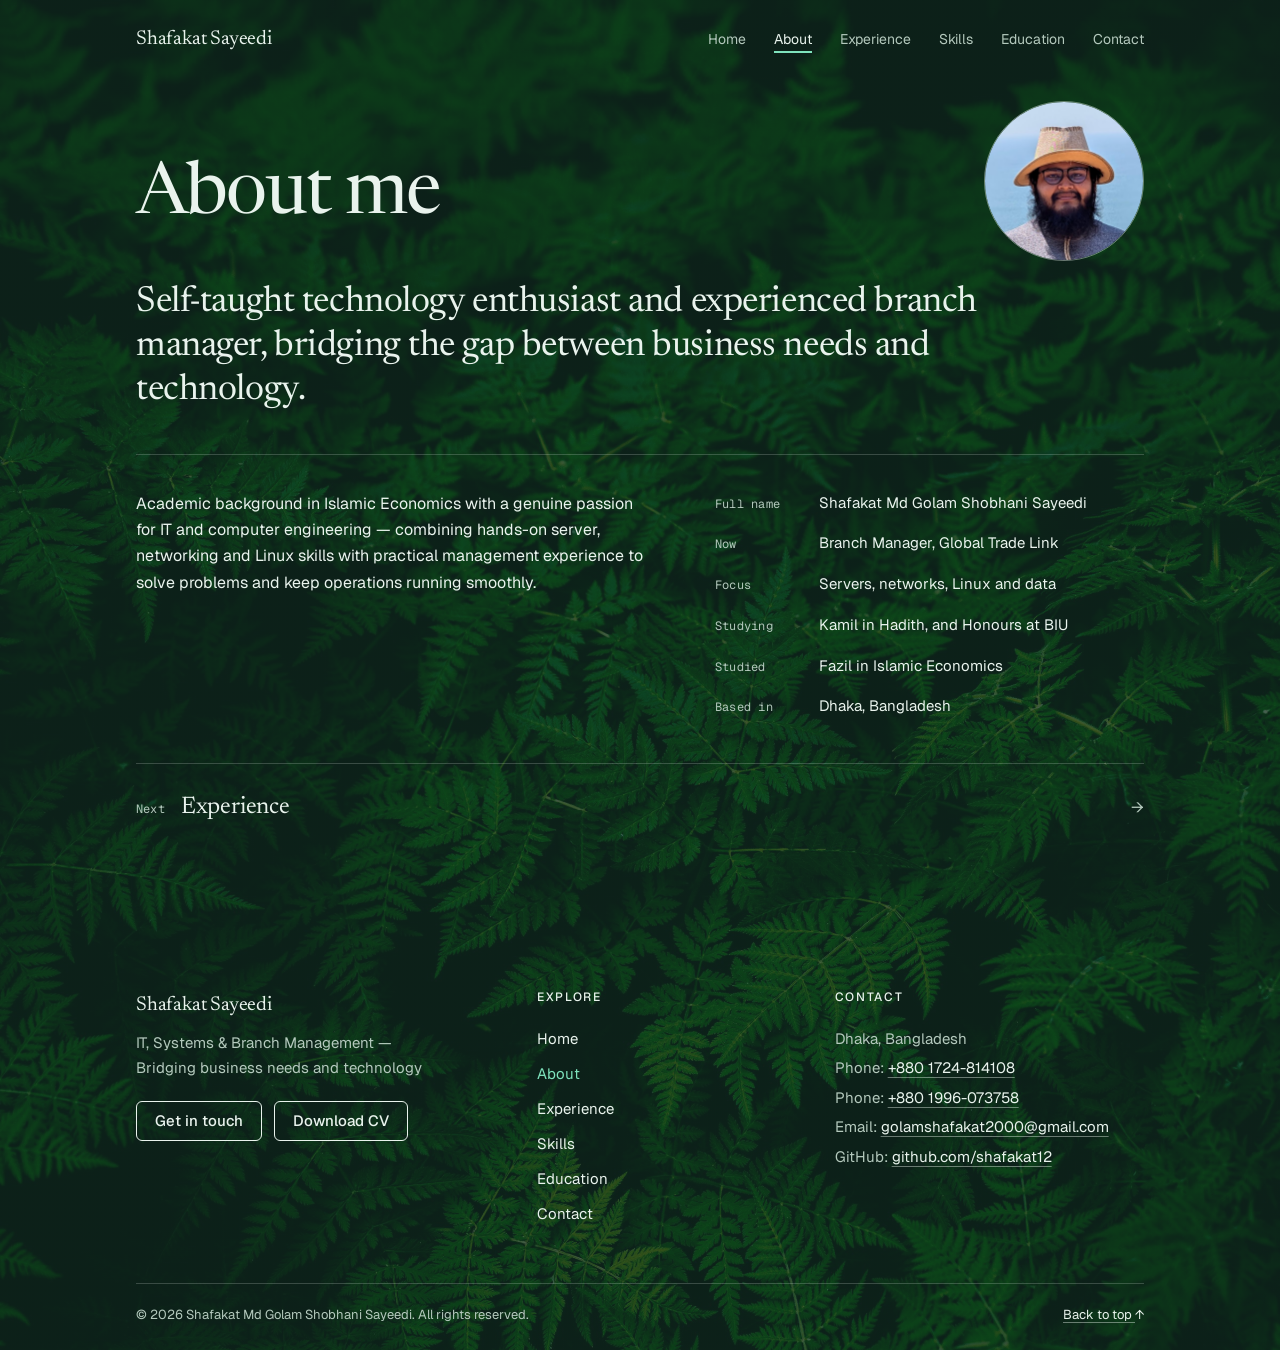
==== about.html @ b8ed7053 "commit" ====
<!DOCTYPE html>
<html lang="en">
<head>
  <meta charset="utf-8">
  <meta name="viewport" content="width=device-width, initial-scale=1">
  <title>About | Shafakat Md Golam Shobhani Sayeedi</title>
  <meta name="description" content="About Shafakat Md Golam Shobhani Sayeedi: a background in Islamic Economics, a passion for IT and computer engineering, and hands-on branch management experience.">
  <meta name="author" content="Shafakat Md Golam Shobhani Sayeedi">
  <meta property="og:image" content="https://shafakat12.github.io/shafakat/images/profile_picture.jpeg">
  <meta name="theme-color" content="#102b21">
  <link rel="icon" href="favicon.svg" type="image/svg+xml">
  <link rel="preconnect" href="https://fonts.googleapis.com">
  <link rel="preconnect" href="https://fonts.gstatic.com" crossorigin>
  <link rel="stylesheet" href="https://fonts.googleapis.com/css2?family=Geist+Mono:wght@400&family=Geist:wght@400;500&family=Newsreader:ital,opsz,wght@0,6..72,400;1,6..72,400&display=swap">
  <link rel="stylesheet" href="styles.css">
</head>
<body>
  <a class="skip-link" href="#main">Skip to content</a>

  <header class="site-header" id="top">
    <div class="wrap">
      <span class="brand">Shafakat Sayeedi</span>
      <nav aria-label="Main">
        <ul>
          <li><a href="index.html">Home</a></li>
          <li><a href="about.html" aria-current="page">About</a></li>
          <li><a href="experience.html">Experience</a></li>
          <li><a href="skills.html">Skills</a></li>
          <li><a href="education.html">Education</a></li>
          <li><a href="contact.html">Contact</a></li>
        </ul>
      </nav>
    </div>
  </header>

  <main id="main" class="wrap">
    <div class="head-with-photo">
      <header class="page-head">
        <h1>About me</h1>
      </header>
      <div class="portrait" role="img" aria-label="Photo of Shafakat Sayeedi"><span aria-hidden="true">SS</span></div>
    </div>

    <p class="lead">Self-taught technology enthusiast and experienced branch manager, bridging the gap between business needs and technology.</p>

    <div class="about-row">
      <p class="prose">Academic background in Islamic Economics with a genuine passion for IT and computer engineering &mdash; combining hands-on server, networking and Linux skills with practical management experience to solve problems and keep operations running smoothly.</p>
      <dl class="facts">
        <div><dt class="label">Full name</dt><dd>Shafakat Md Golam Shobhani Sayeedi</dd></div>
        <div><dt class="label">Now</dt><dd>Branch Manager, Global Trade Link</dd></div>
        <div><dt class="label">Focus</dt><dd>Servers, networks, Linux and data</dd></div>
        <div><dt class="label">Studying</dt><dd>Kamil in Hadith, and Honours at BIU</dd></div>
        <div><dt class="label">Studied</dt><dd>Fazil in Islamic Economics</dd></div>
        <div><dt class="label">Based in</dt><dd>Dhaka, Bangladesh</dd></div>
      </dl>
    </div>

    <a class="next-link" href="experience.html"><span class="label">Next</span> <strong>Experience</strong> <span class="arrow" aria-hidden="true">&rarr;</span></a>
  </main>

  <footer class="site-footer">
    <div class="wrap">
      <div class="footer-grid">
        <div class="footer-brand">
          <span class="brand">Shafakat Sayeedi</span>
          <p>IT, Systems &amp; Branch Management &mdash;<br>Bridging business needs and technology</p>
          <div class="footer-actions">
            <a class="footer-button" href="contact.html">Get in touch</a>
            <a class="footer-button" href="cv/Shafakat-Sayeedi-CV.pdf" download="Shafakat-Sayeedi-CV.pdf" type="application/pdf">Download CV</a>
          </div>
        </div>
        <div>
          <h2 class="footer-heading">Explore</h2>
          <nav aria-label="Footer">
            <ul class="footer-links">
              <li><a href="index.html">Home</a></li>
              <li><a href="about.html" aria-current="page">About</a></li>
              <li><a href="experience.html">Experience</a></li>
              <li><a href="skills.html">Skills</a></li>
              <li><a href="education.html">Education</a></li>
              <li><a href="contact.html">Contact</a></li>
            </ul>
          </nav>
        </div>
        <div>
          <h2 class="footer-heading">Contact</h2>
          <ul class="footer-contact">
            <li>Dhaka, Bangladesh</li>
            <li>Phone: <a href="tel:+8801724814108">+880 1724-814108</a></li>
            <li>Phone: <a href="tel:+8801996073758">+880 1996-073758</a></li>
            <li>Email: <a href="mailto:golamshafakat2000@gmail.com">golamshafakat2000@gmail.com</a></li>
            <li>GitHub: <a href="https://github.com/shafakat12">github.com/shafakat12</a></li>
          </ul>
        </div>
      </div>
      <div class="footer-bottom">
        <p>&copy; 2026 Shafakat Md Golam Shobhani Sayeedi. All rights reserved.</p>
        <a class="back-to-top" href="#top">Back to top <span class="arrow-up" aria-hidden="true">&uarr;</span></a>
      </div>
    </div>
  </footer>
</body>
</html>
---- styles.css ----
:root {
  color-scheme: dark;
  --bg: #102b21;
  --ink: #e9f3ed;
  --muted: #b4c9bd;
  --rule: rgba(233, 243, 237, 0.2);
  --line: rgba(233, 243, 237, 0.42);
  --biz: #f4b88a;
  --tech: #7fe3bd;
  --veil: rgba(16, 43, 33, 0.75);
  --serif: "Newsreader", Georgia, "Times New Roman", serif;
  --sans: "Geist", "Segoe UI", system-ui, sans-serif;
  --mono: "Geist Mono", Consolas, "Courier New", monospace;
}

*,
*::before,
*::after {
  box-sizing: border-box;
}

html {
  -webkit-text-size-adjust: 100%;
}

/* Large screens and TVs: sizes are in rem, so raising this scales the whole layout. */
@media (min-width: 1600px) {
  html { font-size: 112.5%; }
}

@media (min-width: 1920px) {
  html { font-size: 125%; }
}

@media (min-width: 2560px) {
  html { font-size: 165%; }
}

@media (min-width: 3840px) {
  html { font-size: 250%; }
}

body {
  display: flex;
  flex-direction: column;
  min-height: 100vh;
  min-height: 100dvh;
  position: relative;
  margin: 0;
  background: var(--bg);
  color: var(--ink);
  font-family: var(--sans);
  font-size: 1rem;
  line-height: 1.65;
  -webkit-font-smoothing: antialiased;
}

/* Site-wide background photo. It covers the whole page and scrolls with it.
   --veil keeps text readable: lower its last number to show more of the photo. */
body::before {
  content: "";
  position: absolute;
  z-index: -1;
  top: 0;
  right: 0;
  bottom: 0;
  left: 0;
  background: linear-gradient(var(--veil), var(--veil)), url("images/background.jpg") center top / cover no-repeat;
}

h1, h2, h3, p, ul, ol, dl, dd {
  margin: 0;
  padding: 0;
}

ul,
ol {
  list-style: none;
}

h1, h2 {
  font-family: var(--serif);
  font-weight: 400;
  line-height: 1.1;
  letter-spacing: -0.015em;
}

a {
  color: inherit;
  text-decoration-color: var(--line);
  text-underline-offset: 0.25em;
}

a:hover {
  color: var(--tech);
  text-decoration-color: currentColor;
}

:focus-visible {
  outline: 2px solid var(--tech);
  outline-offset: 3px;
}

main {
  flex: 1;
  width: 100%;
}

.wrap {
  max-width: 68rem;
  margin-right: auto;
  margin-left: auto;
  padding-right: 1.25rem;
  padding-left: 1.25rem;
  padding-inline: clamp(1.25rem, 4vw, 2.5rem);
}

.skip-link {
  position: absolute;
  z-index: 1;
  left: 1rem;
  top: -4rem;
  padding: 0.5rem 1rem;
  background: var(--ink);
  color: var(--bg);
}

.skip-link:focus {
  top: 1rem;
}

.biz { color: var(--biz); }
.tech { color: var(--tech); }
.biz-fill { fill: var(--biz); }
.tech-fill { fill: var(--tech); }

.label {
  color: var(--muted);
  font-family: var(--mono);
  font-size: 0.75rem;
  font-weight: 400;
  letter-spacing: 0.02em;
}

/* Header and footer */

.site-header .wrap {
  display: flex;
  flex-wrap: wrap;
  align-items: center;
  gap: 0.125rem 1.5rem;
  padding-block: 1.25rem;
}

.brand {
  margin-right: auto;
  font-family: var(--serif);
  font-size: 1.25rem;
  letter-spacing: -0.01em;
  text-decoration: none;
}

.site-header ul {
  display: flex;
  flex-wrap: wrap;
  gap: 0 1.25rem;
  margin-right: -0.25rem;
}

.site-header nav a {
  display: block;
  padding: 0.5rem 0.25rem;
  color: var(--muted);
  font-size: 0.875rem;
  text-decoration: none;
}

.site-header nav a:hover {
  color: var(--ink);
}

.site-header nav a[aria-current="page"] {
  color: var(--ink);
  text-decoration: underline;
  text-decoration-color: var(--tech);
  text-decoration-thickness: 1.5px;
  text-underline-offset: 0.5em;
}

.site-footer {
  margin-top: clamp(3rem, 7vw, 5rem);
  padding-block: clamp(2.5rem, 5vw, 3.5rem) 1.5rem;
  color: var(--muted);
  font-family: var(--sans);
  font-size: 0.9375rem;
  line-height: 1.7;
}

.site-footer a {
  color: var(--ink);
}

.site-footer a:hover {
  color: var(--tech);
}

.footer-grid {
  display: grid;
  grid-template-columns: minmax(0, 1.4fr) minmax(0, 1fr) minmax(0, 1.2fr);
  gap: 2.5rem;
}

.footer-brand .brand {
  display: block;
  color: var(--ink);
}

.footer-brand p {
  margin-top: 0.5rem;
}

.footer-actions {
  display: flex;
  flex-wrap: wrap;
  gap: 0.75rem;
  margin-top: 1.25rem;
}

.footer-button {
  display: inline-block;
  padding: 0.5rem 1.125rem;
  border: 1px solid var(--ink);
  border-radius: 6px;
  background: transparent;
  font-weight: 500;
  line-height: 1.5;
  text-decoration: none;
}

.footer-button:hover {
  border-color: var(--tech);
}

.footer-heading {
  margin-bottom: 1.25rem;
  color: var(--ink);
  font-family: var(--sans);
  font-size: 0.75rem;
  font-weight: 500;
  line-height: 1.5;
  letter-spacing: 0.14em;
  text-transform: uppercase;
}

.footer-links li + li {
  margin-top: 0.6rem;
}

.footer-links a {
  text-decoration: none;
}

.site-footer .footer-links a[aria-current="page"] {
  color: var(--tech);
}

.footer-contact li {
  overflow-wrap: anywhere;
}

.footer-contact li + li {
  margin-top: 0.25rem;
}

.footer-bottom {
  display: flex;
  flex-wrap: wrap;
  align-items: baseline;
  justify-content: space-between;
  gap: 0.5rem 2rem;
  margin-top: clamp(2.5rem, 5vw, 3.5rem);
  padding-top: 1.25rem;
  border-top: 1px solid var(--rule);
  font-size: 0.8125rem;
}

.arrow-up {
  display: inline-block;
}

/* Shared section layout */

.split {
  display: grid;
  grid-template-columns: minmax(0, 15rem) minmax(0, 1fr);
  gap: 1rem 2rem;
  padding-block: 2.25rem;
  border-top: 1px solid var(--rule);
}

.split > h2 {
  font-size: 1.5rem;
  line-height: 1.2;
}

/* Home */

.hero {
  padding-block: clamp(2.5rem, 7vw, 5.5rem) clamp(3rem, 7vw, 5.5rem);
}

.hero-top {
  display: flex;
  align-items: flex-end;
  justify-content: space-between;
  gap: 2rem;
}

/* Profile photo. The size and position zoom in on the face; the initials only show if the photo fails to load. */
.portrait {
  position: relative;
  display: grid;
  flex: none;
  place-items: center;
  width: 10rem;
  height: 10rem;
  overflow: hidden;
  border: 1px solid var(--line);
  border-radius: 50%;
  color: var(--muted);
  font-family: var(--serif);
  font-size: 3rem;
}

.portrait::after {
  content: "";
  position: absolute;
  top: 0;
  right: 0;
  bottom: 0;
  left: 0;
  background: url("images/profile_picture.jpeg") 50% 14% / 180% auto no-repeat;
}

.hero-name {
  margin-top: 1rem;
  font-size: clamp(1.5rem, 9.8vw, 5.75rem);
  line-height: 1.02;
  letter-spacing: -0.025em;
}

.hero-row {
  display: grid;
  grid-template-columns: minmax(0, 1fr) minmax(0, 1fr);
  align-items: center;
  gap: 2.5rem 4rem;
  margin-top: clamp(2rem, 5vw, 3.5rem);
}

.hero-sub {
  max-width: 30em;
  color: var(--muted);
}

.hero-actions {
  display: flex;
  flex-wrap: wrap;
  align-items: center;
  gap: 0.75rem 1.5rem;
  margin-top: 2rem;
}

.button {
  padding: 0.625rem 1.5rem;
  border: 1px solid var(--ink);
  border-radius: 999px;
  background: var(--ink);
  color: var(--bg);
  font-size: 0.9375rem;
  font-weight: 500;
  text-decoration: none;
}

.button:hover {
  border-color: var(--tech);
  background: var(--tech);
  color: var(--bg);
}

.button-outline {
  background: transparent;
  color: var(--ink);
}

.button-outline:hover {
  background: transparent;
  color: var(--tech);
}

.text-link {
  padding-block: 0.625rem;
  font-size: 0.9375rem;
  font-weight: 500;
  text-decoration: none;
}

.bridge {
  display: block;
  width: 100%;
  max-width: 30rem;
  height: auto;
  margin-left: auto;
  overflow: visible;
}

.bridge text {
  font-family: var(--mono);
}

.bridge-head {
  font-size: 11px;
  letter-spacing: 0.1em;
}

.bridge-label {
  fill: var(--ink);
  font-size: 12.5px;
}

.links path,
.packets path {
  fill: none;
}

.links path {
  stroke: var(--line);
  stroke-width: 1;
}

.packets path {
  stroke-width: 3.5;
  stroke-linecap: round;
  stroke-dasharray: 0.1 99.9;
  animation: packet 3.2s linear infinite;
}

.packets-biz path { stroke: var(--biz); }
.packets-tech path { stroke: var(--tech); }

.packets path:nth-child(2) { animation-delay: -1.1s; }
.packets path:nth-child(3) { animation-delay: -2.2s; }
.packets-tech path { animation-duration: 2.6s; }

@keyframes packet {
  from { stroke-dashoffset: 100; }
  to { stroke-dashoffset: 0; }
}

.bridge-core {
  fill: var(--bg);
  stroke: var(--ink);
  stroke-width: 1;
}

.bridge-core-label {
  fill: var(--ink);
  font-size: 11px;
}

.index-list {
  border-bottom: 1px solid var(--rule);
}

.index-row {
  display: grid;
  grid-template-columns: minmax(0, 15rem) minmax(0, 1fr) auto;
  align-items: baseline;
  gap: 0.25rem 2rem;
  padding-block: 1.375rem;
  border-top: 1px solid var(--rule);
  text-decoration: none;
}

.index-row h2 {
  font-size: 1.5rem;
  line-height: 1.2;
}

.index-row p {
  color: var(--muted);
}

.arrow {
  display: inline-block;
  color: var(--muted);
}

.index-row:hover,
.next-link:hover {
  color: var(--tech);
}

.index-row:hover .arrow,
.next-link:hover .arrow {
  color: var(--tech);
  transform: translateX(4px);
}

.contact-rows dt {
  margin-bottom: 0.125rem;
}

.contact-rows a {
  display: inline-block;
  padding-block: 0.125rem;
}

/* Inner pages */

.page-head {
  max-width: 44rem;
  padding-block: clamp(2.5rem, 7vw, 5rem) clamp(2rem, 4vw, 3rem);
}

.page-head h1 {
  font-size: clamp(2.75rem, 7vw, 4.5rem);
  line-height: 1.04;
  letter-spacing: -0.025em;
}

.page-head p {
  max-width: 36em;
  margin-top: 1rem;
  color: var(--muted);
  font-size: 1.0625rem;
}

.next-link {
  display: flex;
  align-items: baseline;
  gap: 1rem;
  padding-block: 1.5rem;
  border-top: 1px solid var(--rule);
  text-decoration: none;
}

.next-link strong {
  font-family: var(--serif);
  font-size: 1.5rem;
  font-weight: 400;
  letter-spacing: -0.01em;
}

.next-link .arrow {
  margin-left: auto;
}

/* Page heading with the profile photo beside it (About and Contact) */

.head-with-photo {
  display: flex;
  align-items: center;
  justify-content: space-between;
  gap: 1.5rem;
}

/* About */

.lead {
  max-width: 26em;
  padding-bottom: 2.5rem;
  font-family: var(--serif);
  font-size: clamp(1.625rem, 3.2vw, 2.25rem);
  line-height: 1.22;
  letter-spacing: -0.012em;
}

.about-row {
  display: grid;
  grid-template-columns: minmax(0, 1.2fr) minmax(0, 1fr);
  gap: 2rem 4rem;
  padding-block: 2.25rem;
  border-top: 1px solid var(--rule);
}

.prose {
  max-width: 34em;
}

.facts > div {
  display: grid;
  grid-template-columns: 5.5rem minmax(0, 1fr);
  align-items: baseline;
  gap: 1rem;
  padding-block: 0.5rem;
}

.facts > div:first-child {
  padding-top: 0;
}

.facts dd {
  font-size: 0.9375rem;
}

/* Experience */

.role-head {
  display: flex;
  flex-wrap: wrap;
  align-items: baseline;
  justify-content: space-between;
  gap: 0.25rem 2rem;
  padding-block: 2.25rem;
  border-top: 1px solid var(--rule);
}

.role-head h2 {
  font-size: 2rem;
}

.role-org {
  margin-top: 0.5rem;
  font-weight: 500;
}

.role-place {
  color: var(--muted);
  font-size: 0.9375rem;
}

.role-dates {
  color: var(--muted);
  font-family: var(--mono);
  font-size: 0.8125rem;
}

.duty-list li + li {
  margin-top: 0.75rem;
}

/* Skills */

.skill-rows > div {
  display: grid;
  grid-template-columns: minmax(0, 14rem) minmax(0, 1fr);
  gap: 0.125rem 1.5rem;
  padding-block: 0.625rem;
}

.skill-rows > div:first-child {
  padding-top: 0.125rem;
}

.skill-rows dt {
  font-weight: 500;
}

.skill-rows dt:only-child {
  grid-column: 1 / -1;
}

.skill-rows dd {
  color: var(--muted);
}

/* Education */

.edu-list > li {
  display: grid;
  grid-template-columns: minmax(0, 15rem) minmax(0, 1fr) auto;
  align-items: baseline;
  gap: 0.25rem 2rem;
  padding-block: 1.75rem;
  border-top: 1px solid var(--rule);
}

.edu-list h2 {
  font-size: 1.75rem;
}

.edu-name p {
  margin-top: 0.375rem;
  color: var(--muted);
}

.edu-name .edu-school {
  margin-top: 0.125rem;
  font-size: 0.9375rem;
}

.edu-result {
  font-family: var(--mono);
  font-size: 0.875rem;
}

/* Contact */

.contact-rows {
  border-bottom: 1px solid var(--rule);
  font-size: 0.9375rem;
}

.contact-rows > div {
  display: grid;
  grid-template-columns: minmax(0, 15rem) minmax(0, 1fr);
  align-items: baseline;
  gap: 0.25rem 2rem;
  padding-block: 1.125rem;
  border-top: 1px solid var(--rule);
}

.contact-rows dd {
  grid-column: 2;
  overflow-wrap: break-word;
}

/* Motion */

@media (prefers-reduced-motion: no-preference) {
  @view-transition {
    navigation: auto;
  }

  .arrow,
  .arrow-up {
    transition: transform 0.2s ease;
  }

  .back-to-top:hover .arrow-up {
    transform: translateY(-2px);
  }
}

@media (prefers-reduced-motion: reduce) {
  .packets {
    display: none;
  }

  ::view-transition-group(*),
  ::view-transition-old(*),
  ::view-transition-new(*) {
    animation: none !important;
  }
}

/* Responsive */

@media (max-width: 68rem) {
  .edu-list > li {
    grid-template-columns: minmax(0, 15rem) minmax(0, 1fr);
  }

  .edu-result {
    grid-column: 2;
  }

  .hero-top {
    flex-direction: column-reverse;
    align-items: flex-start;
    gap: 1.5rem;
  }

  .portrait {
    width: 6rem;
    height: 6rem;
    font-size: 1.875rem;
  }
}

@media (max-width: 58rem) {
  .hero-row,
  .about-row {
    grid-template-columns: minmax(0, 1fr);
  }

  .bridge {
    margin-inline: auto;
  }

  .footer-grid {
    grid-template-columns: repeat(2, minmax(0, 1fr));
  }

  .footer-brand {
    grid-column: 1 / -1;
  }
}

@media (max-width: 50rem) {
  .site-header nav {
    width: 100%;
    margin-top: 0.25rem;
  }

  .site-header ul {
    justify-content: space-between;
    gap: 0;
    margin-inline: -0.25rem;
  }
}

@media (max-width: 40rem) {
  .site-header nav a {
    font-size: 0.8125rem;
  }

  .bridge-label {
    font-size: 13px;
  }

  .split,
  .skill-rows > div {
    grid-template-columns: minmax(0, 1fr);
  }

  .index-row {
    grid-template-columns: minmax(0, 1fr) auto;
  }

  .index-row p {
    grid-column: 1 / -1;
    grid-row: 2;
  }

  .footer-grid {
    grid-template-columns: minmax(0, 1fr);
  }

  .footer-bottom {
    flex-direction: column;
  }

  .edu-list > li {
    grid-template-columns: minmax(0, 1fr);
  }

  .edu-result {
    grid-column: 1;
  }

  .contact-rows > div {
    grid-template-columns: minmax(0, 1fr);
  }

  .contact-rows dd {
    grid-column: 1;
  }
}

@media (max-width: 22.5rem) {
  .site-header nav a {
    padding-inline: 0.125rem;
    font-size: 0.75rem;
  }
}

/* Touch screens: bigger tap targets. */
@media (pointer: coarse) {
  .site-header nav a {
    padding-top: 0.6875rem;
    padding-bottom: 0.6875rem;
  }

  .footer-links li + li {
    margin-top: 0.875rem;
  }

  .footer-contact li + li {
    margin-top: 0.5rem;
  }
}
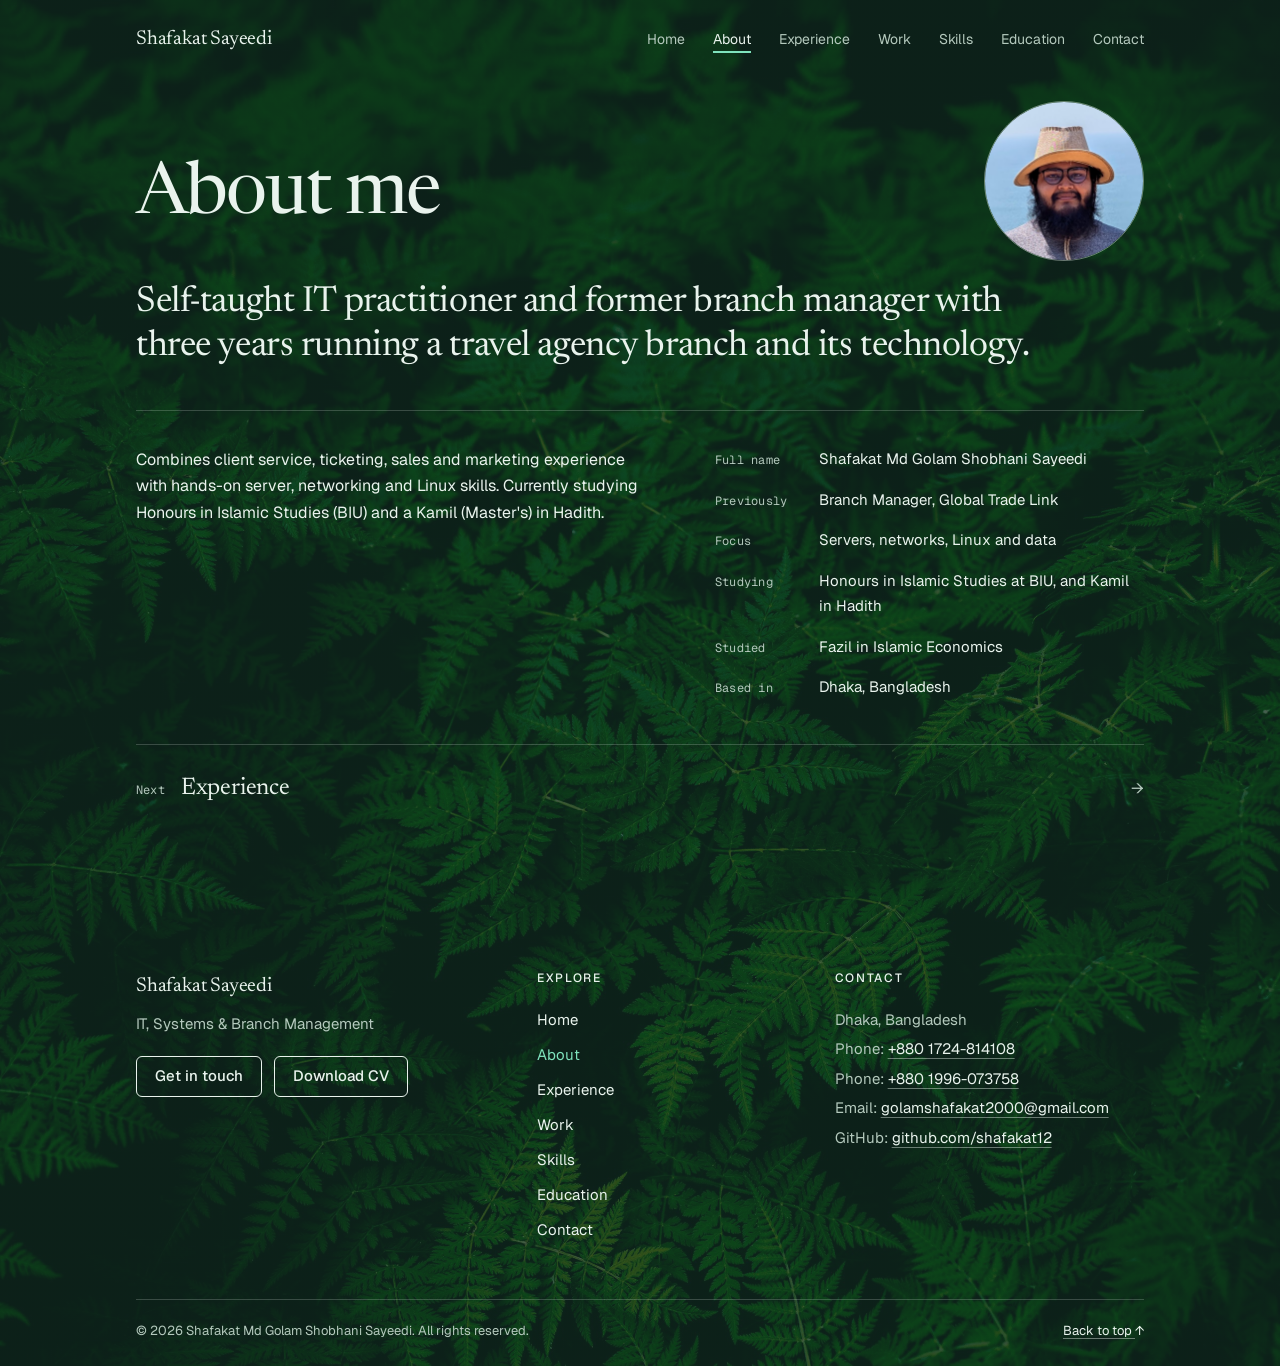
==== commit eafcd6ef: "commit" ====
--- a/about.html
+++ b/about.html
@@ -4,7 +4,7 @@
   <meta charset="utf-8">
   <meta name="viewport" content="width=device-width, initial-scale=1">
   <title>About | Shafakat Md Golam Shobhani Sayeedi</title>
-  <meta name="description" content="About Shafakat Md Golam Shobhani Sayeedi: a background in Islamic Economics, a passion for IT and computer engineering, and hands-on branch management experience.">
+  <meta name="description" content="About Shafakat Md Golam Shobhani Sayeedi: a self-taught IT practitioner and former branch manager with three years running a travel agency branch and its technology.">
   <meta name="author" content="Shafakat Md Golam Shobhani Sayeedi">
   <meta property="og:image" content="https://shafakat12.github.io/shafakat/images/profile_picture.jpeg">
   <meta name="theme-color" content="#102b21">
@@ -25,6 +25,7 @@
           <li><a href="index.html">Home</a></li>
           <li><a href="about.html" aria-current="page">About</a></li>
           <li><a href="experience.html">Experience</a></li>
+          <li><a href="work.html">Work</a></li>
           <li><a href="skills.html">Skills</a></li>
           <li><a href="education.html">Education</a></li>
           <li><a href="contact.html">Contact</a></li>
@@ -41,15 +42,15 @@
       <div class="portrait" role="img" aria-label="Photo of Shafakat Sayeedi"><span aria-hidden="true">SS</span></div>
     </div>
 
-    <p class="lead">Self-taught technology enthusiast and experienced branch manager, bridging the gap between business needs and technology.</p>
+    <p class="lead">Self-taught IT practitioner and former branch manager with three years running a travel agency branch and its technology.</p>
 
     <div class="about-row">
-      <p class="prose">Academic background in Islamic Economics with a genuine passion for IT and computer engineering &mdash; combining hands-on server, networking and Linux skills with practical management experience to solve problems and keep operations running smoothly.</p>
+      <p class="prose">Combines client service, ticketing, sales and marketing experience with hands-on server, networking and Linux skills. Currently studying Honours in Islamic Studies (BIU) and a Kamil (Master's) in Hadith.</p>
       <dl class="facts">
         <div><dt class="label">Full name</dt><dd>Shafakat Md Golam Shobhani Sayeedi</dd></div>
-        <div><dt class="label">Now</dt><dd>Branch Manager, Global Trade Link</dd></div>
+        <div><dt class="label">Previously</dt><dd>Branch Manager, Global Trade Link</dd></div>
         <div><dt class="label">Focus</dt><dd>Servers, networks, Linux and data</dd></div>
-        <div><dt class="label">Studying</dt><dd>Kamil in Hadith, and Honours at BIU</dd></div>
+        <div><dt class="label">Studying</dt><dd>Honours in Islamic Studies at BIU, and Kamil in Hadith</dd></div>
         <div><dt class="label">Studied</dt><dd>Fazil in Islamic Economics</dd></div>
         <div><dt class="label">Based in</dt><dd>Dhaka, Bangladesh</dd></div>
       </dl>
@@ -63,7 +64,7 @@
       <div class="footer-grid">
         <div class="footer-brand">
           <span class="brand">Shafakat Sayeedi</span>
-          <p>IT, Systems &amp; Branch Management &mdash;<br>Bridging business needs and technology</p>
+          <p>IT, Systems &amp; Branch Management</p>
           <div class="footer-actions">
             <a class="footer-button" href="contact.html">Get in touch</a>
             <a class="footer-button" href="cv/Shafakat-Sayeedi-CV.pdf" download="Shafakat-Sayeedi-CV.pdf" type="application/pdf">Download CV</a>
@@ -76,6 +77,7 @@
               <li><a href="index.html">Home</a></li>
               <li><a href="about.html" aria-current="page">About</a></li>
               <li><a href="experience.html">Experience</a></li>
+              <li><a href="work.html">Work</a></li>
               <li><a href="skills.html">Skills</a></li>
               <li><a href="education.html">Education</a></li>
               <li><a href="contact.html">Contact</a></li>
--- a/styles.css
+++ b/styles.css
@@ -639,6 +639,83 @@
   margin-top: 0.75rem;
 }
 
+/* Work */
+
+.project {
+  padding-block: 1.75rem;
+  border-top: 1px solid var(--rule);
+}
+
+.project:first-child {
+  padding-top: 0;
+  border-top: 0;
+}
+
+.project:last-child {
+  padding-bottom: 0;
+}
+
+.project h3 {
+  font-family: var(--serif);
+  font-size: 1.5rem;
+  font-weight: 400;
+  line-height: 1.2;
+  letter-spacing: -0.01em;
+  overflow-wrap: anywhere;
+}
+
+/* A small arrow on links that open another site. */
+.arrow-out {
+  display: inline-block;
+  color: var(--muted);
+  font-family: var(--sans);
+  font-size: 0.75em;
+}
+
+a:hover .arrow-out {
+  color: var(--tech);
+}
+
+.project-meta {
+  display: flex;
+  flex-wrap: wrap;
+  align-items: center;
+  gap: 0.25rem 0.75rem;
+  margin-top: 0.5rem;
+}
+
+/* The .tech or .biz class sets the colour. */
+.badge {
+  padding: 0.0625rem 0.375rem;
+  border: 1px solid currentColor;
+  border-radius: 4px;
+  font-family: var(--mono);
+  font-size: 0.625rem;
+  letter-spacing: 0.08em;
+  text-transform: uppercase;
+}
+
+.project-desc {
+  max-width: 36em;
+  margin-top: 0.75rem;
+  color: var(--muted);
+}
+
+.tags {
+  display: flex;
+  flex-wrap: wrap;
+  gap: 0.5rem;
+  margin-top: 1rem;
+}
+
+.tags li {
+  padding: 0.125rem 0.5rem;
+  border: 1px solid var(--line);
+  border-radius: 4px;
+  font-family: var(--mono);
+  font-size: 0.75rem;
+}
+
 /* Skills */
 
 .skill-rows > div {
@@ -654,10 +731,6 @@
 
 .skill-rows dt {
   font-weight: 500;
-}
-
-.skill-rows dt:only-child {
-  grid-column: 1 / -1;
 }
 
 .skill-rows dd {
@@ -715,6 +788,53 @@
   overflow-wrap: break-word;
 }
 
+/* The contact rows above already draw this line. */
+.message-section {
+  border-top: 0;
+}
+
+.message-form {
+  display: grid;
+  grid-template-columns: repeat(2, minmax(0, 1fr));
+  gap: 1rem;
+}
+
+.field-wide,
+.message-form .button {
+  grid-column: 1 / -1;
+}
+
+.field .label {
+  display: block;
+  margin-bottom: 0.25rem;
+}
+
+.field input,
+.field textarea {
+  display: block;
+  width: 100%;
+  padding: 0.625rem 0.75rem;
+  border: 1px solid var(--line);
+  border-radius: 6px;
+  background: var(--veil);
+  color: var(--ink);
+  font: inherit;
+}
+
+.field input:hover,
+.field textarea:hover {
+  border-color: var(--ink);
+}
+
+.field textarea {
+  resize: vertical;
+}
+
+.message-form .button {
+  font-family: inherit;
+  cursor: pointer;
+}
+
 /* Motion */
 
 @media (prefers-reduced-motion: no-preference) {
@@ -723,12 +843,17 @@
   }
 
   .arrow,
-  .arrow-up {
+  .arrow-up,
+  .arrow-out {
     transition: transform 0.2s ease;
   }
 
   .back-to-top:hover .arrow-up {
     transform: translateY(-2px);
+  }
+
+  a:hover .arrow-out {
+    transform: translate(2px, -2px);
   }
 }
 
@@ -802,6 +927,7 @@
 
 @media (max-width: 40rem) {
   .site-header nav a {
+    padding-inline: 0.125rem;
     font-size: 0.8125rem;
   }
 
@@ -846,12 +972,23 @@
   .contact-rows dd {
     grid-column: 1;
   }
-}
-
-@media (max-width: 22.5rem) {
+
+  .message-form {
+    grid-template-columns: minmax(0, 1fr);
+  }
+}
+
+@media (max-width: 23rem) {
   .site-header nav a {
-    padding-inline: 0.125rem;
     font-size: 0.75rem;
+  }
+}
+
+/* The smallest phones: all seven links can't fit on one line, so use two even rows. */
+@media (max-width: 21.5rem) {
+  .site-header ul {
+    display: grid;
+    grid-template-columns: repeat(4, auto);
   }
 }
 
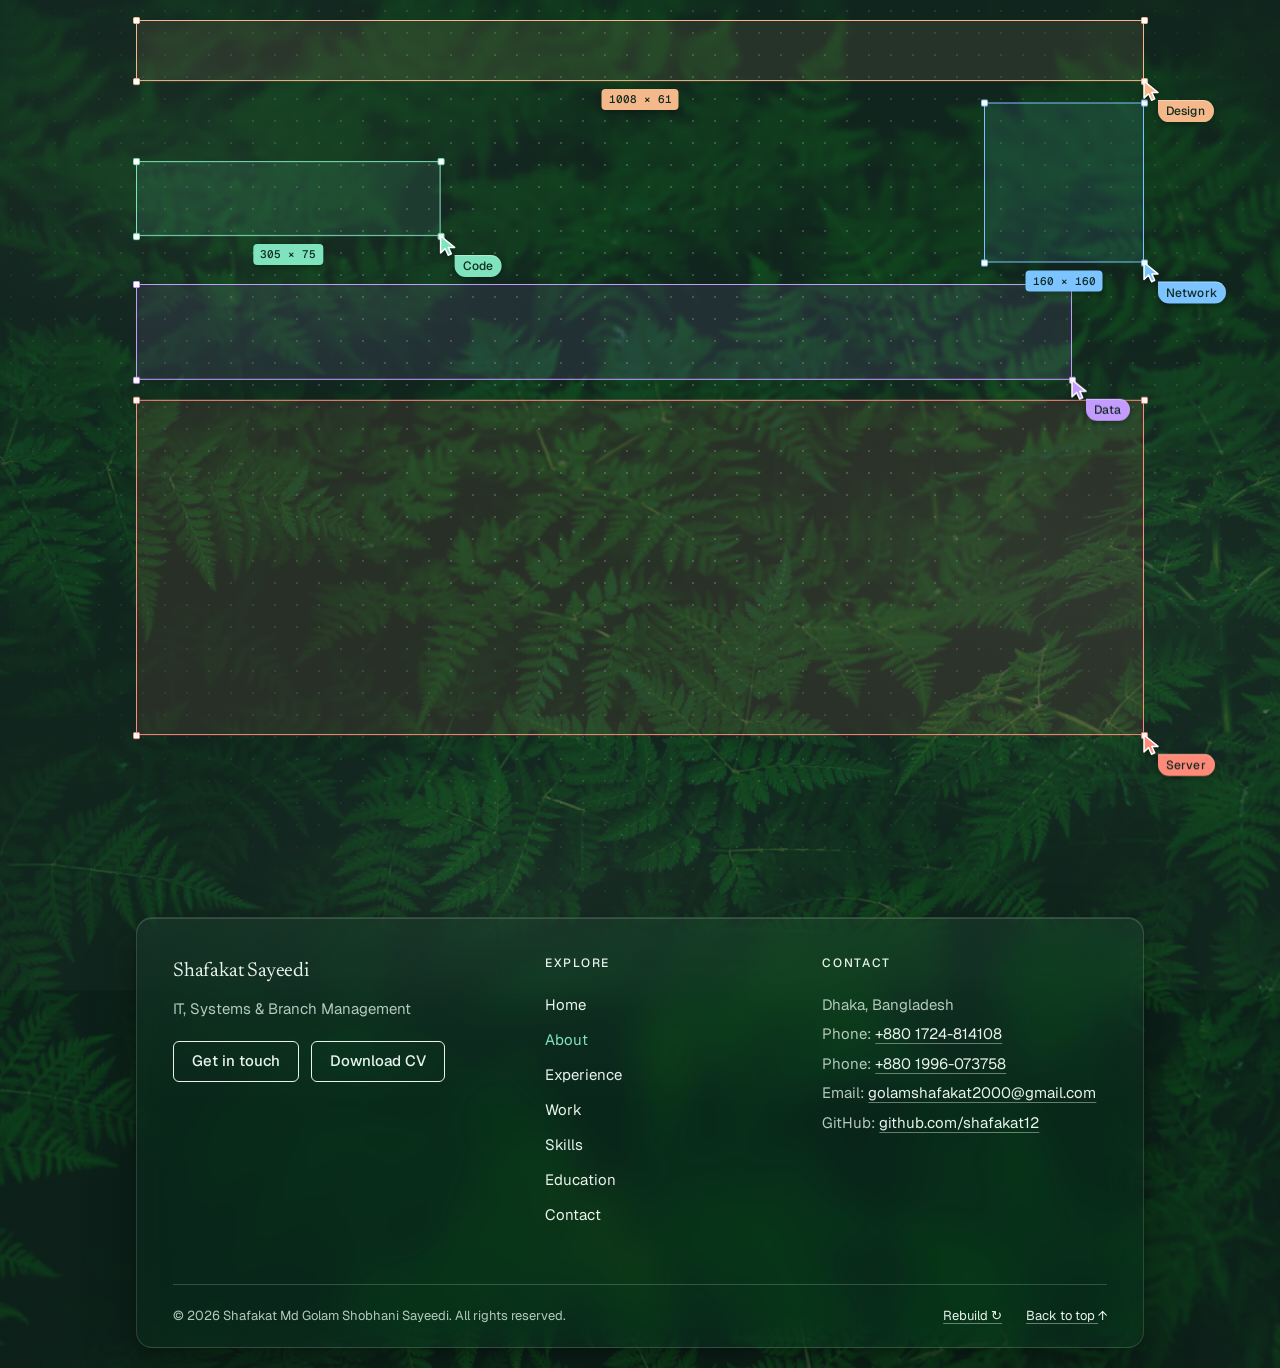
==== commit 2cbb511e: "Add frosted glass design, scrolling background and page intro - Swarm rebuild intro on every page: c" ====
--- a/about.html
+++ b/about.html
@@ -13,14 +13,29 @@
   <link rel="preconnect" href="https://fonts.gstatic.com" crossorigin>
   <link rel="stylesheet" href="https://fonts.googleapis.com/css2?family=Geist+Mono:wght@400&family=Geist:wght@400;500&family=Newsreader:ital,opsz,wght@0,6..72,400;1,6..72,400&display=swap">
   <link rel="stylesheet" href="styles.css">
+  <script>
+    /* Swarm rebuild: hide the first screen before it paints, but only when the intro will play. */
+    (function () {
+      try {
+        if (window.matchMedia("(prefers-reduced-motion: reduce)").matches) return;
+        if (!window.Animation || !("finished" in Animation.prototype)) return;
+      } catch (e) {}
+      var root = document.documentElement;
+      root.classList.add("swarm-pending");
+      /* Failsafe in case swarm-rebuild.js never runs. */
+      window.swarmFailsafe = setTimeout(function () { root.classList.remove("swarm-pending"); }, 6000);
+    })();
+  </script>
+  <script src="swarm-rebuild.js" defer></script>
+  <script src="glass-tilt.js" defer></script>
 </head>
 <body>
   <a class="skip-link" href="#main">Skip to content</a>
 
   <header class="site-header" id="top">
-    <div class="wrap">
-      <span class="brand">Shafakat Sayeedi</span>
-      <nav aria-label="Main">
+    <div class="wrap" data-swarm>
+      <span class="brand" data-swarm>Shafakat Sayeedi</span>
+      <nav aria-label="Main" data-swarm>
         <ul>
           <li><a href="index.html">Home</a></li>
           <li><a href="about.html" aria-current="page">About</a></li>
@@ -37,16 +52,16 @@
   <main id="main" class="wrap">
     <div class="head-with-photo">
       <header class="page-head">
-        <h1>About me</h1>
+        <h1 data-swarm>About me</h1>
       </header>
-      <div class="portrait" role="img" aria-label="Photo of Shafakat Sayeedi"><span aria-hidden="true">SS</span></div>
+      <div data-swarm class="portrait" role="img" aria-label="Photo of Shafakat Sayeedi"><span aria-hidden="true">SS</span></div>
     </div>
 
-    <p class="lead">Self-taught IT practitioner and former branch manager with three years running a travel agency branch and its technology.</p>
+    <p data-swarm class="lead">Self-taught IT practitioner and former branch manager with three years running a travel agency branch and its technology.</p>
 
-    <div class="about-row">
-      <p class="prose">Combines client service, ticketing, sales and marketing experience with hands-on server, networking and Linux skills. Currently studying Honours in Islamic Studies (BIU) and a Kamil (Master's) in Hadith.</p>
-      <dl class="facts">
+    <div class="about-row" data-swarm>
+      <p data-swarm class="prose">Combines client service, ticketing, sales and marketing experience with hands-on server, networking and Linux skills. Currently studying Honours in Islamic Studies (BIU) and a Kamil (Master's) in Hadith.</p>
+      <dl data-swarm class="facts">
         <div><dt class="label">Full name</dt><dd>Shafakat Md Golam Shobhani Sayeedi</dd></div>
         <div><dt class="label">Previously</dt><dd>Branch Manager, Global Trade Link</dd></div>
         <div><dt class="label">Focus</dt><dd>Servers, networks, Linux and data</dd></div>
@@ -56,7 +71,7 @@
       </dl>
     </div>
 
-    <a class="next-link" href="experience.html"><span class="label">Next</span> <strong>Experience</strong> <span class="arrow" aria-hidden="true">&rarr;</span></a>
+    <a data-swarm class="next-link" href="experience.html"><span class="label">Next</span> <strong>Experience</strong> <span class="arrow" aria-hidden="true">&rarr;</span></a>
   </main>
 
   <footer class="site-footer">
@@ -97,7 +112,10 @@
       </div>
       <div class="footer-bottom">
         <p>&copy; 2026 Shafakat Md Golam Shobhani Sayeedi. All rights reserved.</p>
-        <a class="back-to-top" href="#top">Back to top <span class="arrow-up" aria-hidden="true">&uarr;</span></a>
+        <div class="footer-bottom-links">
+          <button class="swarm-replay" type="button" hidden>Rebuild <span aria-hidden="true">&#8635;</span></button>
+          <a class="back-to-top" href="#top">Back to top <span class="arrow-up" aria-hidden="true">&uarr;</span></a>
+        </div>
       </div>
     </div>
   </footer>
--- a/styles.css
+++ b/styles.css
@@ -8,6 +8,18 @@
   --biz: #f4b88a;
   --tech: #7fe3bd;
   --veil: rgba(16, 43, 33, 0.75);
+  /* Lighter than --muted, for small text that sits straight on the fog (page intros). */
+  --ink-soft: #d4e3da;
+  /* Frosted glass panels */
+  --glass: rgba(16, 43, 33, 0.42);
+  --glass-border: rgba(233, 243, 237, 0.14);
+  --glass-edge: rgba(233, 243, 237, 0.16);
+  --glass-blur: 18px;
+  --glass-shadow: 0 20px 50px rgba(0, 0, 0, 0.35), 0 2px 8px rgba(0, 0, 0, 0.18);
+  --radius: 16px;
+  --pad: clamp(1.25rem, 3.2vw, 2.25rem);
+  --gap: clamp(0.875rem, 2vw, 1.25rem);
+  --gutter: clamp(1.25rem, 4vw, 2.5rem);
   --serif: "Newsreader", Georgia, "Times New Roman", serif;
   --sans: "Geist", "Segoe UI", system-ui, sans-serif;
   --mono: "Geist Mono", Consolas, "Courier New", monospace;
@@ -20,6 +32,8 @@
 }
 
 html {
+  /* Shows behind the photo layers, and during overscroll/bounce, so it never flashes white. */
+  background: var(--bg);
   -webkit-text-size-adjust: 100%;
 }
 
@@ -47,7 +61,8 @@
   min-height: 100dvh;
   position: relative;
   margin: 0;
-  background: var(--bg);
+  /* No body background: the colour is on <html>, so the photo and fog layers below stay visible. */
+  background: transparent;
   color: var(--ink);
   font-family: var(--sans);
   font-size: 1rem;
@@ -55,17 +70,70 @@
   -webkit-font-smoothing: antialiased;
 }
 
-/* Site-wide background photo. It covers the whole page and scrolls with it.
-   --veil keeps text readable: lower its last number to show more of the photo. */
+/* Background, in three layers from the back:
+   1. body::before: the photo. It covers the whole page and scrolls with it.
+      Instead of stretching one photo to the full page height (which phones can't
+      draw well), the photo is drawn at screen width and repeated down the page.
+      Each tile is the photo followed by an upside-down copy, so the joins blend.
+      --veil is a tint over the photo: lower its last number (0.75) to show more
+      of the photo, raise it to show less.
+   2. body::after: drifting fog, which stays in place on screen.
+   3. The frosted glass panels, which blur what is behind them.
+   Not background-attachment: fixed, which doesn't work on iPhones. */
 body::before {
   content: "";
   position: absolute;
-  z-index: -1;
+  z-index: -2;
   top: 0;
   right: 0;
   bottom: 0;
   left: 0;
-  background: linear-gradient(var(--veil), var(--veil)), url("images/background.jpg") center top / cover no-repeat;
+  pointer-events: none;
+  background-color: var(--bg);
+  background-image: linear-gradient(var(--veil), var(--veil)), url("images/background-tile.jpg");
+  background-image: linear-gradient(var(--veil), var(--veil)), image-set(url("images/background-tile.webp") type("image/webp"), url("images/background-tile.jpg") type("image/jpeg"));
+  background-position: top center;
+  background-repeat: no-repeat, repeat-y;
+  background-size: 100% 100%, 100% auto;
+}
+
+/* Phones and small tablets get a 1080px-wide tile instead of the 1920px one. */
+@media (max-width: 50rem) {
+  body::before {
+    background-image: linear-gradient(var(--veil), var(--veil)), url("images/background-tile-mobile.jpg");
+    background-image: linear-gradient(var(--veil), var(--veil)), image-set(url("images/background-tile-mobile.webp") type("image/webp"), url("images/background-tile-mobile.jpg") type("image/jpeg"));
+  }
+}
+
+/* Fog: soft pale mist patches and a light overall haze, drifting slowly.
+   It is larger than the screen so its edges never show while it moves. */
+body::after {
+  content: "";
+  position: fixed;
+  z-index: -1;
+  top: -10vh;
+  left: -10vw;
+  width: 120vw;
+  height: 120vh;
+  height: 120lvh;
+  pointer-events: none;
+  background:
+    radial-gradient(38% 32% at 22% 24%, rgba(223, 243, 230, 0.045), transparent 70%),
+    radial-gradient(42% 36% at 78% 62%, rgba(223, 243, 230, 0.045), transparent 70%),
+    radial-gradient(34% 28% at 42% 92%, rgba(233, 243, 237, 0.04), transparent 70%),
+    linear-gradient(rgba(223, 243, 230, 0.025), rgba(223, 243, 230, 0.025));
+}
+
+@media (prefers-reduced-motion: no-preference) {
+  body::after {
+    animation: fog-drift 52s ease-in-out infinite alternate;
+  }
+}
+
+@keyframes fog-drift {
+  0% { transform: translate3d(-3vw, -2vh, 0) scale(1); }
+  50% { transform: translate3d(2vw, 1.5vh, 0) scale(1.05); }
+  100% { transform: translate3d(4vw, -1vh, 0) scale(1.02); }
 }
 
 h1, h2, h3, p, ul, ol, dl, dd {
@@ -344,7 +412,7 @@
 
 .hero-name {
   margin-top: 1rem;
-  font-size: clamp(1.5rem, 9.8vw, 5.75rem);
+  font-size: clamp(1.5rem, 8.8vw, 5rem);
   line-height: 1.02;
   letter-spacing: -0.025em;
 }
@@ -835,7 +903,166 @@
   cursor: pointer;
 }
 
+/* Frosted glass panels
+   Each section floats above the fog as a frosted card: a translucent tint, a blur
+   of what is behind it, a thin border with a brighter top edge, and a deep soft shadow.
+   The panel edges replace the old divider lines between sections. */
+
+.site-header {
+  padding: var(--gap) var(--gutter) 0;
+}
+
+/* The header and footer bars line up with the panels in the main column. */
+.site-header > .wrap,
+.site-footer > .wrap {
+  max-width: calc(68rem - 2 * var(--gutter));
+}
+
+.site-header > .wrap {
+  padding: 0.625rem clamp(1rem, 2.5vw, 1.5rem);
+}
+
+.site-footer {
+  padding: 0 var(--gutter) var(--gap);
+}
+
+.site-footer > .wrap {
+  padding: var(--pad) var(--pad) 1.25rem;
+}
+
+.site-header > .wrap,
+.site-footer > .wrap,
+.hero,
+.index-list,
+.split,
+.role-head,
+.about-row,
+.edu-list > li,
+.contact-rows,
+.next-link {
+  border: 1px solid var(--glass-border);
+  border-radius: var(--radius);
+  background: linear-gradient(180deg, rgba(233, 243, 237, 0.04), rgba(233, 243, 237, 0) 45%), var(--glass);
+  -webkit-backdrop-filter: blur(var(--glass-blur)) saturate(140%);
+  backdrop-filter: blur(var(--glass-blur)) saturate(140%);
+  box-shadow: inset 0 1px 0 var(--glass-edge), var(--glass-shadow);
+}
+
+/* Space between panels, so the fog shows through. */
+.hero,
+.index-list,
+.split,
+.role-head,
+.about-row,
+.edu-list > li,
+.contact-rows,
+.next-link {
+  margin-top: var(--gap);
+}
+
+.hero {
+  padding: clamp(1.75rem, 5vw, 3.5rem) var(--pad);
+}
+
+.split,
+.role-head,
+.about-row,
+.edu-list > li {
+  padding: var(--pad);
+}
+
+.index-list,
+.contact-rows {
+  padding: 0.25rem var(--pad);
+}
+
+.next-link {
+  padding: 1.25rem var(--pad);
+}
+
+.lead {
+  padding-bottom: 0.5rem;
+}
+
+/* Small text on the open fog uses the lighter colour so it stays readable. */
+.page-head p {
+  color: var(--ink-soft);
+}
+
+/* Rows inside one panel keep a thin divider between them, but not above the first. */
+.index-row {
+  position: relative;
+  margin-inline: -0.75rem;
+  padding-inline: 0.75rem;
+  border-top: 0;
+  border-radius: 10px;
+}
+
+.index-row + .index-row::before {
+  content: "";
+  position: absolute;
+  top: 0;
+  right: 0.75rem;
+  left: 0.75rem;
+  height: 1px;
+  background: var(--rule);
+}
+
+.contact-rows > div:first-child {
+  border-top: 0;
+}
+
+/* Browsers without backdrop blur get a more solid panel so text stays readable. */
+@supports not ((backdrop-filter: blur(1px)) or (-webkit-backdrop-filter: blur(1px))) {
+  :root {
+    --glass: rgba(16, 43, 33, 0.8);
+  }
+}
+
+/* Phones: lighter blur and shadows keep scrolling smooth. */
+@media (max-width: 40rem) {
+  :root {
+    --glass-blur: 10px;
+    --glass-shadow: 0 10px 28px rgba(0, 0, 0, 0.3), 0 1px 4px rgba(0, 0, 0, 0.16);
+    --radius: 12px;
+    --pad: clamp(1rem, 4.5vw, 1.25rem);
+    --gap: 0.75rem;
+  }
+}
+
 /* Motion */
+
+/* 3D tilt on desktop: glass-tilt.js adds .tilt and sets the angle and light position. */
+@media (hover: hover) and (pointer: fine) and (prefers-reduced-motion: no-preference) {
+  .tilt {
+    position: relative;
+    transform: perspective(900px) rotateX(var(--tilt-x, 0deg)) rotateY(var(--tilt-y, 0deg));
+    transition: transform 0.7s cubic-bezier(0.2, 0.7, 0.3, 1);
+  }
+
+  .tilt.is-tilting {
+    transition-duration: 0.15s;
+  }
+
+  /* A soft light sheen that follows the mouse. */
+  .tilt::after {
+    content: "";
+    position: absolute;
+    top: 0;
+    right: 0;
+    bottom: 0;
+    left: 0;
+    border-radius: inherit;
+    pointer-events: none;
+    background: radial-gradient(380px circle at var(--glow-x, 50%) var(--glow-y, 50%), rgba(233, 243, 237, 0.07), transparent 65%);
+    opacity: 0;
+    transition: opacity 0.5s ease;
+  }
+
+  .tilt.is-tilting::after {
+    opacity: 1;
+  }
+}
 
 @media (prefers-reduced-motion: no-preference) {
   @view-transition {
@@ -1007,3 +1234,176 @@
     margin-top: 0.5rem;
   }
 }
+
+/* Swarm rebuild
+   Page intro: coloured multiplayer cursors select each block on the first screen
+   and drop it in. swarm-rebuild.js drives it; html.swarm-pending is only set when
+   it will play. */
+
+.swarm-pending [data-swarm]:not(.swarm-built) {
+  opacity: 0;
+}
+
+/* Covers the whole page (not just the screen), so the build scrolls with the content. */
+.swarm-overlay {
+  position: absolute;
+  z-index: 1000;
+  top: 0;
+  right: 0;
+  bottom: 0;
+  left: 0;
+  overflow: hidden;
+  pointer-events: none;
+}
+
+.swarm-overlay > * {
+  position: absolute;
+  top: 0;
+  left: 0;
+  will-change: transform;
+}
+
+/* A faint dotted design canvas behind the build, fading out toward the edges. */
+.swarm-overlay > .swarm-grid {
+  position: fixed;
+  width: 100%;
+  height: 100%;
+  background-image: radial-gradient(rgba(233, 243, 237, 0.2) 1px, transparent 1.4px);
+  background-size: 22px 22px;
+  -webkit-mask-image: radial-gradient(ellipse at 50% 40%, #000 30%, transparent 85%);
+  mask-image: radial-gradient(ellipse at 50% 40%, #000 30%, transparent 85%);
+  will-change: opacity;
+}
+
+.swarm-cursor {
+  z-index: 3;
+}
+
+.swarm-cursor svg {
+  display: block;
+  width: 20px;
+  height: 22px;
+  margin: -2px 0 0 -2px;
+  overflow: visible;
+  transform-origin: 2px 2px;
+  filter: drop-shadow(0 2px 3px rgba(0, 0, 0, 0.4));
+}
+
+.swarm-cursor svg path {
+  stroke: #fff;
+  stroke-width: 1.5;
+  stroke-linejoin: round;
+}
+
+.swarm-tag {
+  position: absolute;
+  top: 19px;
+  left: 14px;
+  padding: 0.1875rem 0.5625rem 0.1875rem 0.5rem;
+  border-radius: 3px 999px 999px 999px;
+  color: #102b21;
+  font-family: var(--sans);
+  font-size: 12px;
+  font-weight: 500;
+  letter-spacing: 0.01em;
+  line-height: 1.35;
+  white-space: nowrap;
+  box-shadow: inset 0 1px 0 rgba(255, 255, 255, 0.35), 0 2px 6px rgba(0, 0, 0, 0.35);
+}
+
+.swarm-cursor-flip .swarm-tag {
+  right: 6px;
+  left: auto;
+  border-radius: 999px 3px 999px 999px;
+}
+
+.swarm-ripple {
+  width: 34px;
+  height: 34px;
+  margin: -17px 0 0 -17px;
+  border: 1.5px solid;
+  border-radius: 50%;
+  z-index: 2;
+}
+
+.swarm-box {
+  z-index: 1;
+}
+
+.swarm-box > * {
+  position: absolute;
+  top: 0;
+  left: 0;
+}
+
+.swarm-fill,
+.swarm-edge {
+  transform-origin: 0 0;
+}
+
+.swarm-handle {
+  width: 7px;
+  height: 7px;
+  margin: -3px 0 0 -3px;
+  border: 1.5px solid;
+  border-radius: 1.5px;
+  background: #fff;
+}
+
+.swarm-pill {
+  z-index: 2;
+  padding: 0.125rem 0.4375rem;
+  border-radius: 4px;
+  font-family: var(--mono);
+  font-size: 11px;
+  font-weight: 500;
+  line-height: 1.5;
+  white-space: nowrap;
+  box-shadow: 0 2px 6px rgba(0, 0, 0, 0.3);
+}
+
+.footer-bottom-links {
+  display: flex;
+  flex-wrap: wrap;
+  gap: 0.5rem 1.5rem;
+}
+
+.swarm-replay {
+  padding: 0;
+  border: 0;
+  background: none;
+  color: var(--ink);
+  font: inherit;
+  text-decoration: underline;
+  text-decoration-color: var(--line);
+  text-underline-offset: 0.25em;
+  cursor: pointer;
+}
+
+.swarm-replay:hover {
+  color: var(--tech);
+  text-decoration-color: currentColor;
+}
+
+.swarm-replay[hidden] {
+  display: none;
+}
+
+@media (prefers-reduced-motion: reduce) {
+  .swarm-replay {
+    display: none;
+  }
+}
+
+@media (max-width: 40rem) {
+  .swarm-tag {
+    top: 17px;
+    left: 12px;
+    padding: 0.125rem 0.4375rem 0.125rem 0.375rem;
+    font-size: 10.5px;
+  }
+
+  .swarm-overlay > .swarm-grid {
+    background-size: 18px 18px;
+  }
+}
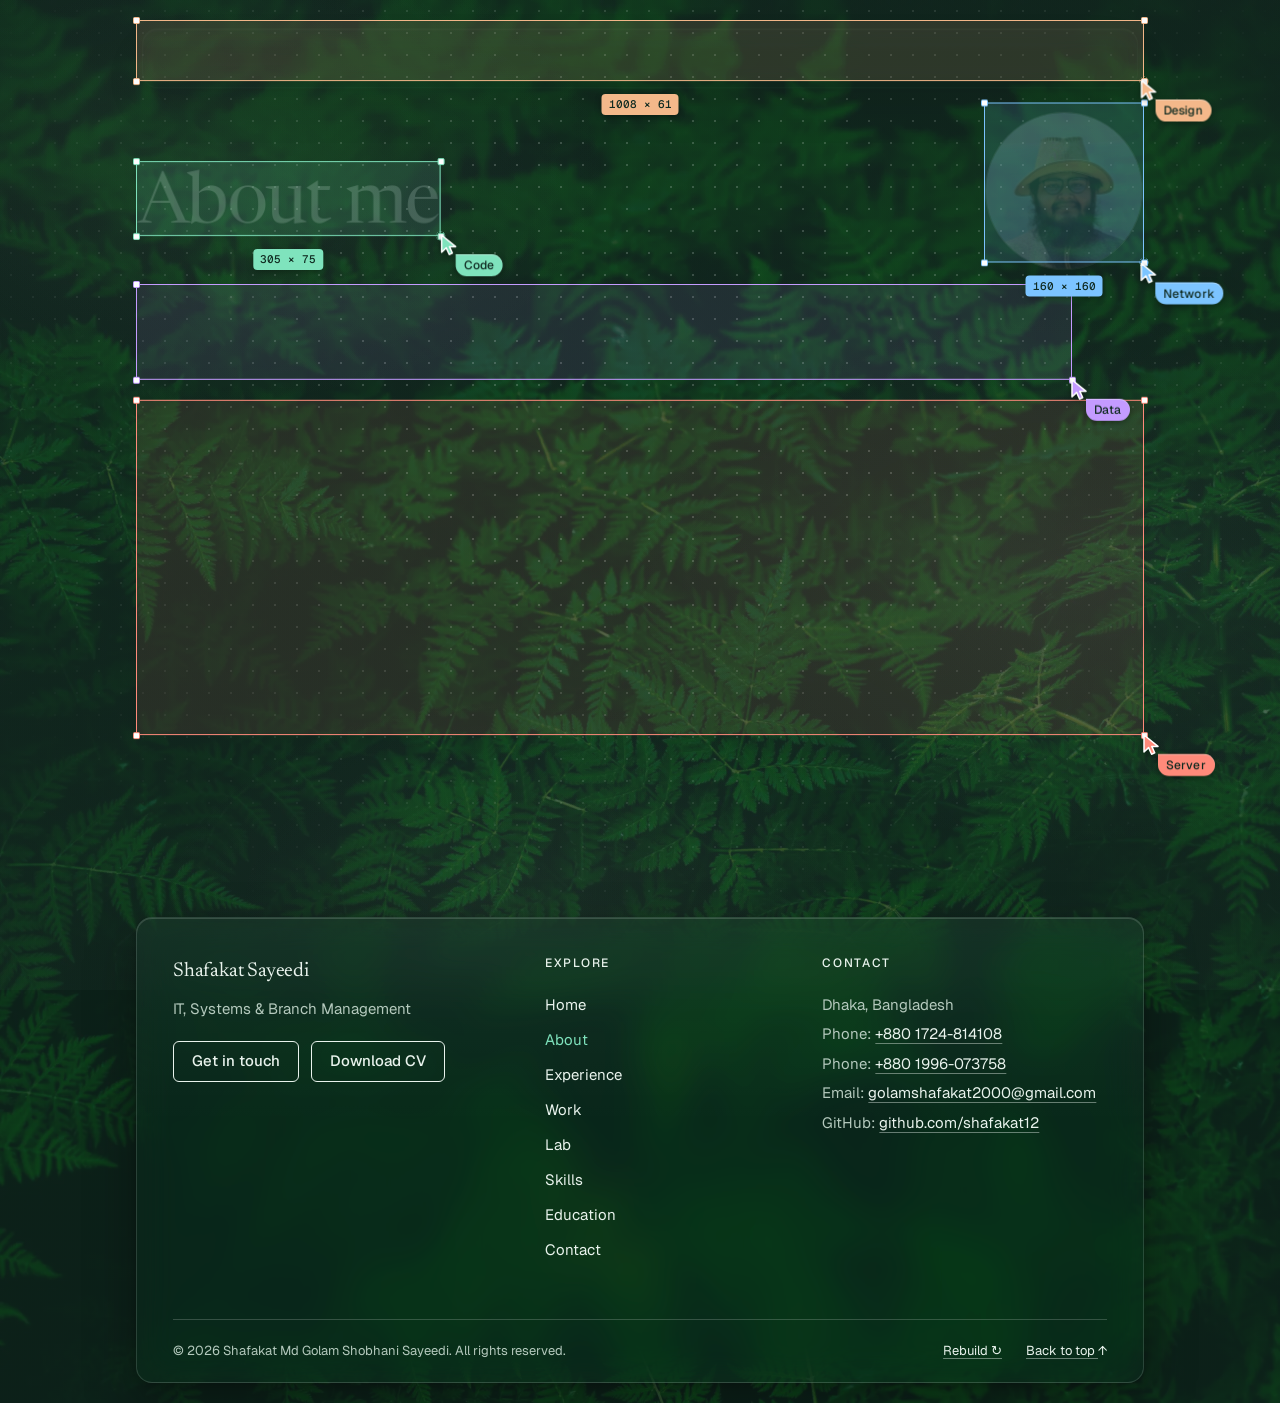
==== commit 75424908: "commit" ====
--- a/about.html
+++ b/about.html
@@ -13,6 +13,7 @@
   <link rel="preconnect" href="https://fonts.gstatic.com" crossorigin>
   <link rel="stylesheet" href="https://fonts.googleapis.com/css2?family=Geist+Mono:wght@400&family=Geist:wght@400;500&family=Newsreader:ital,opsz,wght@0,6..72,400;1,6..72,400&display=swap">
   <link rel="stylesheet" href="styles.css">
+  <script src="nav.js"></script>
   <script>
     /* Swarm rebuild: hide the first screen before it paints, but only when the intro will play. */
     (function () {
@@ -36,11 +37,13 @@
     <div class="wrap" data-swarm>
       <span class="brand" data-swarm>Shafakat Sayeedi</span>
       <nav aria-label="Main" data-swarm>
-        <ul>
+        <button class="menu-toggle" type="button" aria-expanded="false" aria-controls="site-menu"><span class="menu-icon" aria-hidden="true"></span>Menu</button>
+        <ul id="site-menu">
           <li><a href="index.html">Home</a></li>
           <li><a href="about.html" aria-current="page">About</a></li>
           <li><a href="experience.html">Experience</a></li>
           <li><a href="work.html">Work</a></li>
+          <li><a href="lab.html">Lab</a></li>
           <li><a href="skills.html">Skills</a></li>
           <li><a href="education.html">Education</a></li>
           <li><a href="contact.html">Contact</a></li>
@@ -93,6 +96,7 @@
               <li><a href="about.html" aria-current="page">About</a></li>
               <li><a href="experience.html">Experience</a></li>
               <li><a href="work.html">Work</a></li>
+              <li><a href="lab.html">Lab</a></li>
               <li><a href="skills.html">Skills</a></li>
               <li><a href="education.html">Education</a></li>
               <li><a href="contact.html">Contact</a></li>
--- a/styles.css
+++ b/styles.css
@@ -8,6 +8,9 @@
   --biz: #f4b88a;
   --tech: #7fe3bd;
   --veil: rgba(16, 43, 33, 0.75);
+  /* Lab post types (projects use --tech, papers use --biz) */
+  --benchmark: #7cc4ff;
+  --experiment: #c49bff;
   /* Lighter than --muted, for small text that sits straight on the fog (page intros). */
   --ink-soft: #d4e3da;
   /* Frosted glass panels */
@@ -939,7 +942,12 @@
 .about-row,
 .edu-list > li,
 .contact-rows,
-.next-link {
+.next-link,
+.post-card,
+.lab-empty,
+.lab-none,
+.post-head,
+.post-body {
   border: 1px solid var(--glass-border);
   border-radius: var(--radius);
   background: linear-gradient(180deg, rgba(233, 243, 237, 0.04), rgba(233, 243, 237, 0) 45%), var(--glass);
@@ -956,7 +964,12 @@
 .about-row,
 .edu-list > li,
 .contact-rows,
-.next-link {
+.next-link,
+.post-list > li,
+.lab-empty,
+.lab-none,
+.post-head,
+.post-body {
   margin-top: var(--gap);
 }
 
@@ -1027,6 +1040,709 @@
     --radius: 12px;
     --pad: clamp(1rem, 4.5vw, 1.25rem);
     --gap: 0.75rem;
+  }
+}
+
+/* Phone menu
+   Under 40rem the header links fold into a "Menu" button (nav.js) that opens them as a
+   dropdown. html.nav-js is only set when nav.js runs, so without JavaScript the links
+   stay a plain visible list. */
+
+.site-header {
+  position: relative;
+  z-index: 20;
+}
+
+.menu-toggle {
+  display: none;
+}
+
+@media (max-width: 40rem) {
+  .nav-js .site-header > .wrap {
+    position: relative;
+    flex-wrap: nowrap;
+  }
+
+  .nav-js .site-header nav {
+    width: auto;
+    margin-top: 0;
+  }
+
+  .nav-js .menu-toggle {
+    display: inline-flex;
+    align-items: center;
+    gap: 0.5rem;
+    min-height: 2.75rem;
+    padding: 0.5rem 1rem;
+    border: 1px solid var(--line);
+    border-radius: 999px;
+    background: rgba(233, 243, 237, 0.06);
+    color: var(--ink);
+    font: inherit;
+    font-size: 0.875rem;
+    font-weight: 500;
+    cursor: pointer;
+  }
+
+  .nav-js .menu-toggle[aria-expanded="true"] {
+    border-color: var(--ink);
+  }
+
+  /* Three lines, drawn with borders. */
+  .menu-icon {
+    position: relative;
+    width: 14px;
+    height: 10px;
+    border-top: 1.5px solid currentColor;
+    border-bottom: 1.5px solid currentColor;
+  }
+
+  .menu-icon::after {
+    content: "";
+    position: absolute;
+    top: 50%;
+    right: 0;
+    left: 0;
+    margin-top: -0.75px;
+    border-top: 1.5px solid currentColor;
+  }
+
+  .nav-js .site-header nav ul {
+    display: none;
+  }
+
+  .nav-js .site-header nav.is-open ul {
+    display: flex;
+    flex-direction: column;
+    position: absolute;
+    top: calc(100% + 0.5rem);
+    right: 0;
+    left: 0;
+    margin: 0;
+    padding: 0.375rem;
+    gap: 0;
+    border: 1px solid var(--glass-border);
+    border-radius: var(--radius);
+    background: #0e241b;
+    box-shadow: inset 0 1px 0 var(--glass-edge), var(--glass-shadow);
+  }
+
+  .nav-js .site-header nav.is-open a {
+    padding: 0.75rem 0.875rem;
+    border-radius: 10px;
+    font-size: 1rem;
+  }
+
+  .nav-js .site-header nav.is-open a[aria-current="page"] {
+    background: rgba(233, 243, 237, 0.08);
+    text-decoration: none;
+  }
+}
+
+/* Lab list page */
+
+.visually-hidden {
+  position: absolute;
+  width: 1px;
+  height: 1px;
+  overflow: hidden;
+  clip: rect(0 0 0 0);
+  white-space: nowrap;
+}
+
+.type-project { color: var(--tech); }
+.type-paper { color: var(--biz); }
+.type-benchmark { color: var(--benchmark); }
+.type-experiment { color: var(--experiment); }
+
+.filters {
+  display: flex;
+  flex-wrap: wrap;
+  gap: 0.5rem;
+}
+
+.filters[hidden] {
+  display: none;
+}
+
+.filters button {
+  min-height: 2.5rem;
+  padding: 0.375rem 1rem;
+  border: 1px solid var(--line);
+  border-radius: 999px;
+  background: rgba(16, 43, 33, 0.45);
+  color: var(--ink);
+  font: inherit;
+  font-size: 0.875rem;
+  font-weight: 500;
+  cursor: pointer;
+}
+
+.filters button:hover {
+  border-color: var(--ink);
+}
+
+.filters button[aria-pressed="true"] {
+  border-color: var(--ink);
+  background: var(--ink);
+  color: var(--bg);
+}
+
+.post-card {
+  display: grid;
+  grid-template-columns: minmax(0, 1fr) auto;
+  align-items: center;
+  gap: 1rem 2rem;
+  padding: var(--pad);
+  text-decoration: none;
+}
+
+.post-card:hover {
+  border-color: rgba(233, 243, 237, 0.32);
+  color: inherit;
+}
+
+.post-card:hover h2,
+.post-card:hover .arrow {
+  color: var(--tech);
+}
+
+.post-card:hover .arrow {
+  transform: translateX(4px);
+}
+
+.post-meta {
+  display: flex;
+  flex-wrap: wrap;
+  align-items: center;
+  gap: 0.375rem 0.875rem;
+}
+
+.post-card h2 {
+  margin-top: 0.75rem;
+  font-size: 1.5rem;
+  line-height: 1.2;
+}
+
+.post-summary {
+  max-width: 42em;
+  margin-top: 0.5rem;
+  color: var(--muted);
+}
+
+.post-card .tags {
+  margin-top: 0.875rem;
+}
+
+.lab-empty,
+.lab-none {
+  padding: var(--pad);
+  font-family: var(--serif);
+  font-size: 1.5rem;
+  line-height: 1.3;
+}
+
+/* The "on the way" panel hides itself once the list has a post. */
+.post-list:has(> li[data-type]) ~ .lab-empty,
+.lab-none[hidden] {
+  display: none;
+}
+
+/* Post pages */
+
+.post-head {
+  margin-top: clamp(1.5rem, 4vw, 2.5rem);
+  padding: var(--pad);
+}
+
+.post-head h1 {
+  max-width: 22em;
+  margin-top: 0.875rem;
+  font-size: clamp(2.25rem, 6vw, 3.75rem);
+  line-height: 1.06;
+  letter-spacing: -0.025em;
+  overflow-wrap: break-word;
+}
+
+.post-head .post-summary {
+  margin-top: 0.875rem;
+  font-size: 1.125rem;
+}
+
+.post-head .tags {
+  margin-top: 1.125rem;
+}
+
+.post-downloads {
+  display: flex;
+  flex-wrap: wrap;
+  gap: 0.625rem;
+  margin-top: 1.5rem;
+  padding-top: 1.25rem;
+  border-top: 1px solid var(--rule);
+}
+
+.download {
+  display: inline-flex;
+  align-items: center;
+  gap: 0.375rem;
+  min-height: 2.5rem;
+  padding: 0.375rem 0.875rem;
+  border: 1px solid var(--line);
+  border-radius: 6px;
+  font-size: 0.875rem;
+  font-weight: 500;
+  text-decoration: none;
+}
+
+.download:hover {
+  border-color: var(--tech);
+}
+
+/* Article body: a comfortable reading column, with tables, code and figures a little wider. */
+.post-body {
+  padding: clamp(1.5rem, 5vw, 3.5rem) var(--pad);
+  font-size: 1.0625rem;
+  line-height: 1.75;
+}
+
+.post-body > * {
+  max-width: 42rem;
+  margin-right: auto;
+  margin-left: auto;
+}
+
+.post-body > .table-wrap,
+.post-body > .code-block,
+.post-body > pre,
+.post-body > figure {
+  max-width: 52rem;
+}
+
+.post-body > * + * {
+  margin-top: 1.25rem;
+}
+
+.post-body > :first-child {
+  margin-top: 0;
+}
+
+.post-body h2 {
+  margin-top: 2.75rem;
+  font-size: 1.75rem;
+  line-height: 1.2;
+  scroll-margin-top: 1.5rem;
+}
+
+.post-body h3 {
+  margin-top: 2rem;
+  font-family: var(--serif);
+  font-size: 1.3125rem;
+  font-weight: 400;
+  line-height: 1.3;
+  scroll-margin-top: 1.5rem;
+}
+
+.post-body h2 + *,
+.post-body h3 + * {
+  margin-top: 0.75rem;
+}
+
+/* The # link after a heading, for sharing that section. */
+.anchor {
+  margin-left: 0.375rem;
+  color: var(--muted);
+  font-family: var(--sans);
+  font-size: 0.7em;
+  text-decoration: none;
+  opacity: 0;
+}
+
+.post-body h2:hover .anchor,
+.post-body h3:hover .anchor,
+.anchor:focus-visible {
+  opacity: 1;
+}
+
+@media (hover: none) {
+  .anchor {
+    opacity: 0.6;
+  }
+}
+
+.post-body ul {
+  padding-left: 1.375rem;
+  list-style: disc;
+}
+
+.post-body ol {
+  padding-left: 1.5rem;
+  list-style: decimal;
+}
+
+.post-body li + li {
+  margin-top: 0.375rem;
+}
+
+.post-body li::marker {
+  color: var(--muted);
+}
+
+.post-body a {
+  color: var(--tech);
+  text-decoration-color: rgba(127, 227, 189, 0.45);
+}
+
+.post-body a:hover {
+  text-decoration-color: currentColor;
+}
+
+.post-body blockquote {
+  margin-bottom: 0;
+  padding-left: 1.25rem;
+  border-left: 2px solid var(--line);
+  color: var(--ink-soft);
+  font-family: var(--serif);
+  font-size: 1.1875rem;
+  font-style: italic;
+  line-height: 1.55;
+}
+
+.post-body :not(pre) > code {
+  padding: 0.125em 0.375em;
+  border-radius: 4px;
+  background: rgba(233, 243, 237, 0.09);
+  font-family: var(--mono);
+  font-size: 0.875em;
+}
+
+/* Code blocks: dark glass, scroll sideways when long. lab.js adds the bar with Copy. */
+.post-body pre {
+  margin-bottom: 0;
+  padding: 1rem 1.125rem;
+  overflow-x: auto;
+  border: 1px solid var(--glass-border);
+  border-radius: 10px;
+  background: rgba(6, 18, 14, 0.72);
+  font-family: var(--mono);
+  font-size: 0.875rem;
+  line-height: 1.65;
+  tab-size: 2;
+}
+
+.code-block {
+  overflow: hidden;
+  border: 1px solid var(--glass-border);
+  border-radius: 10px;
+  background: rgba(6, 18, 14, 0.72);
+}
+
+.code-block pre {
+  margin: 0;
+  border: 0;
+  border-radius: 0;
+  background: none;
+}
+
+.code-bar {
+  display: flex;
+  align-items: center;
+  justify-content: space-between;
+  gap: 1rem;
+  padding: 0.375rem 0.5rem 0.375rem 1.125rem;
+  border-bottom: 1px solid var(--rule);
+}
+
+.code-lang {
+  color: var(--muted);
+  font-family: var(--mono);
+  font-size: 0.75rem;
+}
+
+.copy-button {
+  min-height: 2rem;
+  padding: 0.25rem 0.75rem;
+  border: 1px solid var(--line);
+  border-radius: 6px;
+  background: transparent;
+  color: var(--ink);
+  font: inherit;
+  font-size: 0.8125rem;
+  cursor: pointer;
+}
+
+.copy-button:hover {
+  border-color: var(--tech);
+}
+
+/* Results tables: scroll sideways on phones, and the header stays put in long tables. */
+.table-wrap {
+  max-height: 70vh;
+  overflow: auto;
+  border: 1px solid var(--glass-border);
+  border-radius: 10px;
+  background: rgba(6, 18, 14, 0.35);
+}
+
+.table-wrap table {
+  width: 100%;
+  border-collapse: separate;
+  border-spacing: 0;
+  font-size: 0.9375rem;
+  line-height: 1.5;
+}
+
+.table-wrap caption {
+  padding: 0.75rem 0.875rem;
+  color: var(--muted);
+  font-size: 0.875rem;
+  text-align: left;
+}
+
+.table-wrap th,
+.table-wrap td {
+  padding: 0.625rem 0.875rem;
+  border-top: 1px solid var(--rule);
+  text-align: left;
+  white-space: nowrap;
+}
+
+.table-wrap thead th {
+  position: sticky;
+  z-index: 1;
+  top: 0;
+  background: #0d2219;
+  color: var(--muted);
+  font-family: var(--mono);
+  font-size: 0.75rem;
+  font-weight: 500;
+  letter-spacing: 0.03em;
+}
+
+.table-wrap tbody th {
+  font-weight: 500;
+}
+
+.table-wrap tbody tr:nth-child(even) > * {
+  background: rgba(233, 243, 237, 0.04);
+}
+
+.table-wrap .num {
+  font-family: var(--mono);
+  font-variant-numeric: tabular-nums;
+  text-align: right;
+}
+
+.table-wrap tbody td.best {
+  background: rgba(127, 227, 189, 0.1);
+  color: var(--tech);
+  font-weight: 500;
+}
+
+/* Figures: the image links to the full-size file. */
+.post-body figure {
+  margin-bottom: 0;
+}
+
+.post-body figure a {
+  display: block;
+}
+
+.post-body figure img {
+  display: block;
+  width: 100%;
+  height: auto;
+  border: 1px solid var(--glass-border);
+  border-radius: 10px;
+  background: rgba(6, 18, 14, 0.5);
+}
+
+.post-body figcaption {
+  margin-top: 0.625rem;
+  color: var(--muted);
+  font-size: 0.875rem;
+  line-height: 1.5;
+}
+
+/* Callouts: note, warning and result. */
+.callout {
+  --callout: var(--benchmark);
+  padding: 1rem 1.125rem;
+  border: 1px solid var(--glass-border);
+  border-left: 3px solid var(--callout);
+  border-radius: 10px;
+  background: rgba(233, 243, 237, 0.04);
+  font-size: 1rem;
+  line-height: 1.65;
+}
+
+.callout.warning { --callout: var(--biz); }
+.callout.result { --callout: var(--tech); }
+
+.callout-title {
+  color: var(--callout);
+  font-family: var(--mono);
+  font-size: 0.75rem;
+  letter-spacing: 0.08em;
+  text-transform: uppercase;
+}
+
+.callout p + p {
+  margin-top: 0.375rem;
+}
+
+/* Setup box for benchmarks and experiments. */
+.setup {
+  padding: 0.5rem 1.125rem;
+  border: 1px solid var(--glass-border);
+  border-radius: 10px;
+  background: rgba(6, 18, 14, 0.3);
+  font-size: 0.9375rem;
+  line-height: 1.55;
+}
+
+.setup > div {
+  display: grid;
+  grid-template-columns: 7.5rem minmax(0, 1fr);
+  gap: 0.125rem 1rem;
+  padding-block: 0.5rem;
+}
+
+.setup > div + div {
+  border-top: 1px solid var(--rule);
+}
+
+.setup dt {
+  padding-top: 0.15rem;
+  color: var(--muted);
+  font-family: var(--mono);
+  font-size: 0.75rem;
+}
+
+/* Papers: abstract and references. */
+.abstract {
+  padding: 1.25rem 1.375rem;
+  border-left: 3px solid var(--biz);
+  border-radius: 0 10px 10px 0;
+  background: rgba(233, 243, 237, 0.04);
+}
+
+.post-body .abstract-title {
+  margin-top: 0;
+  color: var(--biz);
+  font-family: var(--mono);
+  font-size: 0.75rem;
+  letter-spacing: 0.1em;
+  text-transform: uppercase;
+}
+
+.abstract p {
+  margin-top: 0.5rem;
+  font-family: var(--serif);
+  font-size: 1.1875rem;
+  line-height: 1.55;
+}
+
+.post-body ol.references {
+  padding-left: 0;
+  list-style: none;
+  counter-reset: reference;
+  font-size: 0.9375rem;
+  line-height: 1.6;
+}
+
+.references li {
+  position: relative;
+  padding-left: 2.5rem;
+  counter-increment: reference;
+  overflow-wrap: anywhere;
+}
+
+.references li::before {
+  content: "[" counter(reference) "]";
+  position: absolute;
+  top: 0.15em;
+  left: 0;
+  color: var(--muted);
+  font-family: var(--mono);
+  font-size: 0.8125rem;
+}
+
+/* Back to Lab, and Previous / Next. */
+.post-nav {
+  margin-top: var(--gap);
+}
+
+.post-back {
+  display: inline-flex;
+  gap: 0.5rem;
+  padding: 0.625rem 0;
+  font-weight: 500;
+  text-decoration: none;
+}
+
+.post-nav-links {
+  display: grid;
+  grid-template-columns: repeat(2, minmax(0, 1fr));
+  gap: var(--gap);
+  margin-top: 0.5rem;
+}
+
+.post-nav-links .next-link {
+  margin-top: 0;
+}
+
+.post-nav-links strong {
+  overflow-wrap: break-word;
+}
+
+.post-prev .arrow {
+  margin-left: 0;
+}
+
+.post-prev:hover .arrow {
+  transform: translateX(-4px);
+}
+
+.post-next {
+  grid-column: 2;
+}
+
+@media (max-width: 40rem) {
+  .setup > div,
+  .post-nav-links {
+    grid-template-columns: minmax(0, 1fr);
+  }
+
+  .post-next {
+    grid-column: 1;
+  }
+
+  .post-card h2 {
+    font-size: 1.3125rem;
+  }
+}
+
+/* Hover effects only animate when the visitor has not asked for reduced motion. */
+@media (prefers-reduced-motion: no-preference) {
+  .post-card,
+  .filters button,
+  .download,
+  .copy-button {
+    transition: border-color 0.2s ease, background-color 0.2s ease, color 0.2s ease;
+  }
+
+  .anchor {
+    transition: opacity 0.15s ease;
+  }
+}
+
+@media (prefers-reduced-motion: reduce) {
+  .post-card:hover .arrow,
+  .index-row:hover .arrow,
+  .next-link:hover .arrow,
+  .post-prev:hover .arrow {
+    transform: none;
   }
 }
 
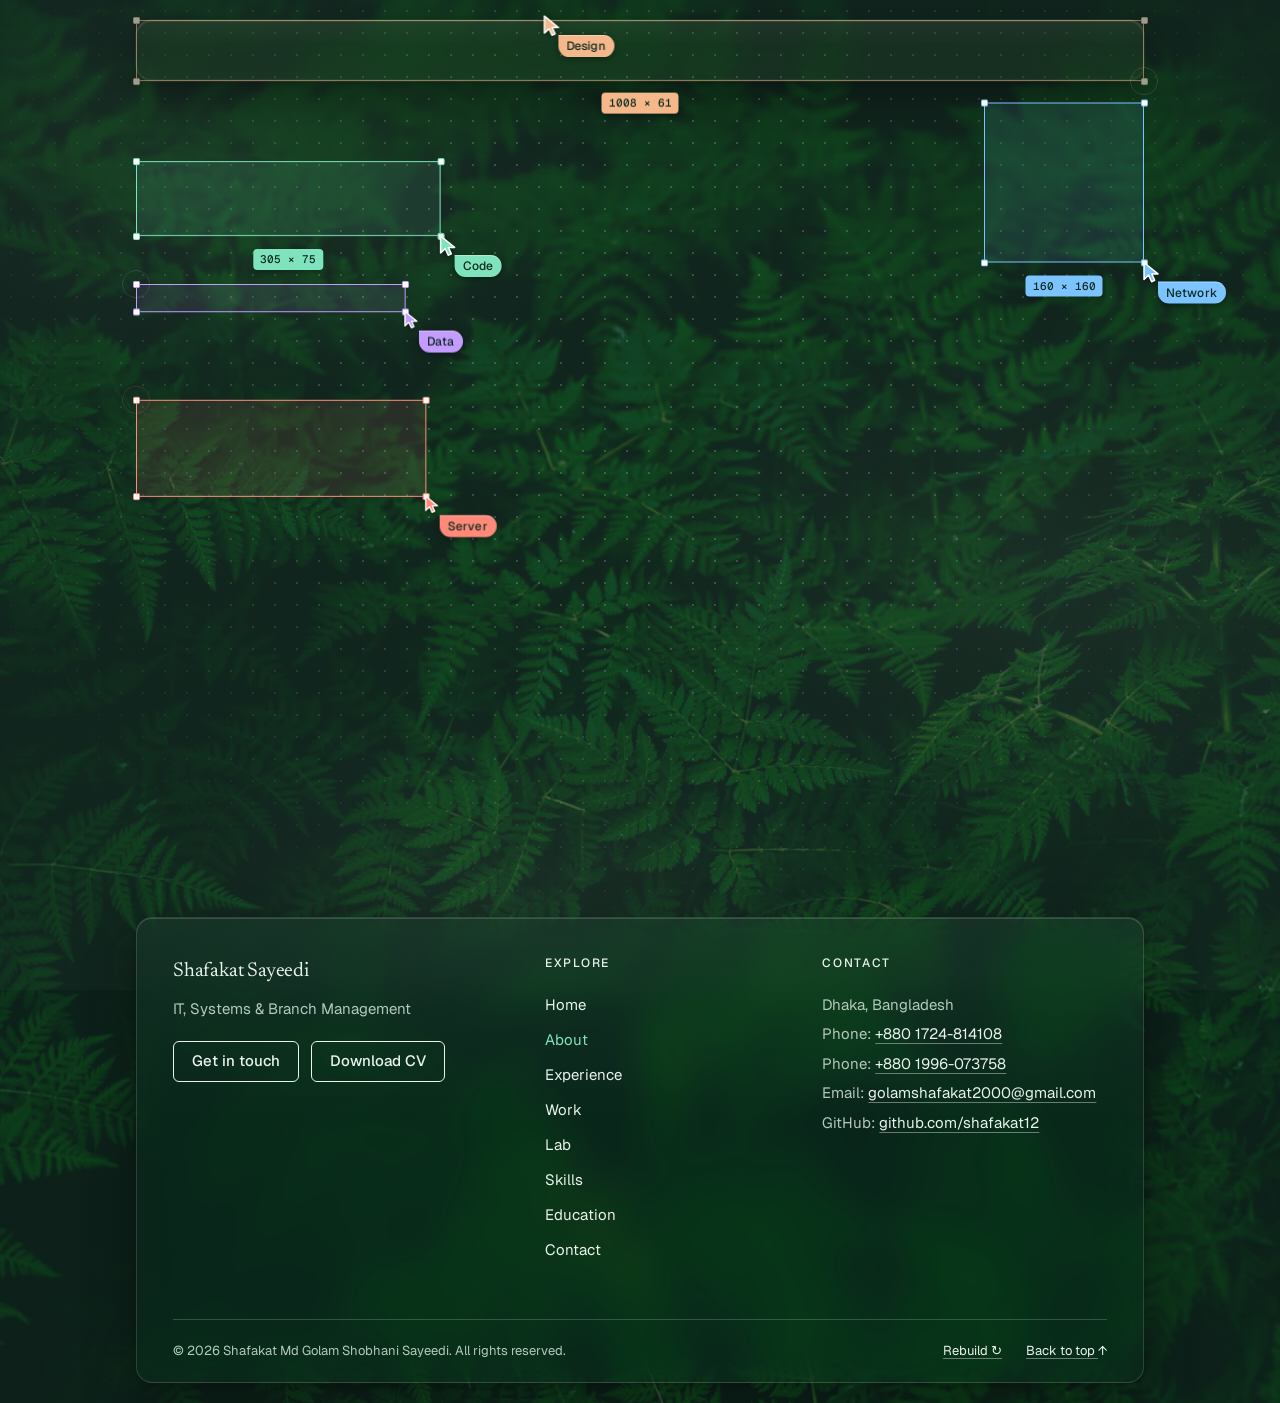
==== commit 328ae5f0: "Fix grammar and wording across the site Complete sentence fragments on Home and About, remove stray " ====
--- a/about.html
+++ b/about.html
@@ -63,12 +63,12 @@
     <p data-swarm class="lead">Self-taught IT practitioner and former branch manager with three years running a travel agency branch and its technology.</p>
 
     <div class="about-row" data-swarm>
-      <p data-swarm class="prose">Combines client service, ticketing, sales and marketing experience with hands-on server, networking and Linux skills. Currently studying Honours in Islamic Studies (BIU) and a Kamil (Master's) in Hadith.</p>
+      <p data-swarm class="prose">I combine client service, ticketing, sales and marketing experience with hands-on server, networking and Linux skills. I'm currently studying Honours in Islamic Studies at BIU and a Kamil (Master's) in Hadith.</p>
       <dl data-swarm class="facts">
         <div><dt class="label">Full name</dt><dd>Shafakat Md Golam Shobhani Sayeedi</dd></div>
         <div><dt class="label">Previously</dt><dd>Branch Manager, Global Trade Link</dd></div>
         <div><dt class="label">Focus</dt><dd>Servers, networks, Linux and data</dd></div>
-        <div><dt class="label">Studying</dt><dd>Honours in Islamic Studies at BIU, and Kamil in Hadith</dd></div>
+        <div><dt class="label">Studying</dt><dd>Honours in Islamic Studies at BIU and Kamil in Hadith</dd></div>
         <div><dt class="label">Studied</dt><dd>Fazil in Islamic Economics</dd></div>
         <div><dt class="label">Based in</dt><dd>Dhaka, Bangladesh</dd></div>
       </dl>
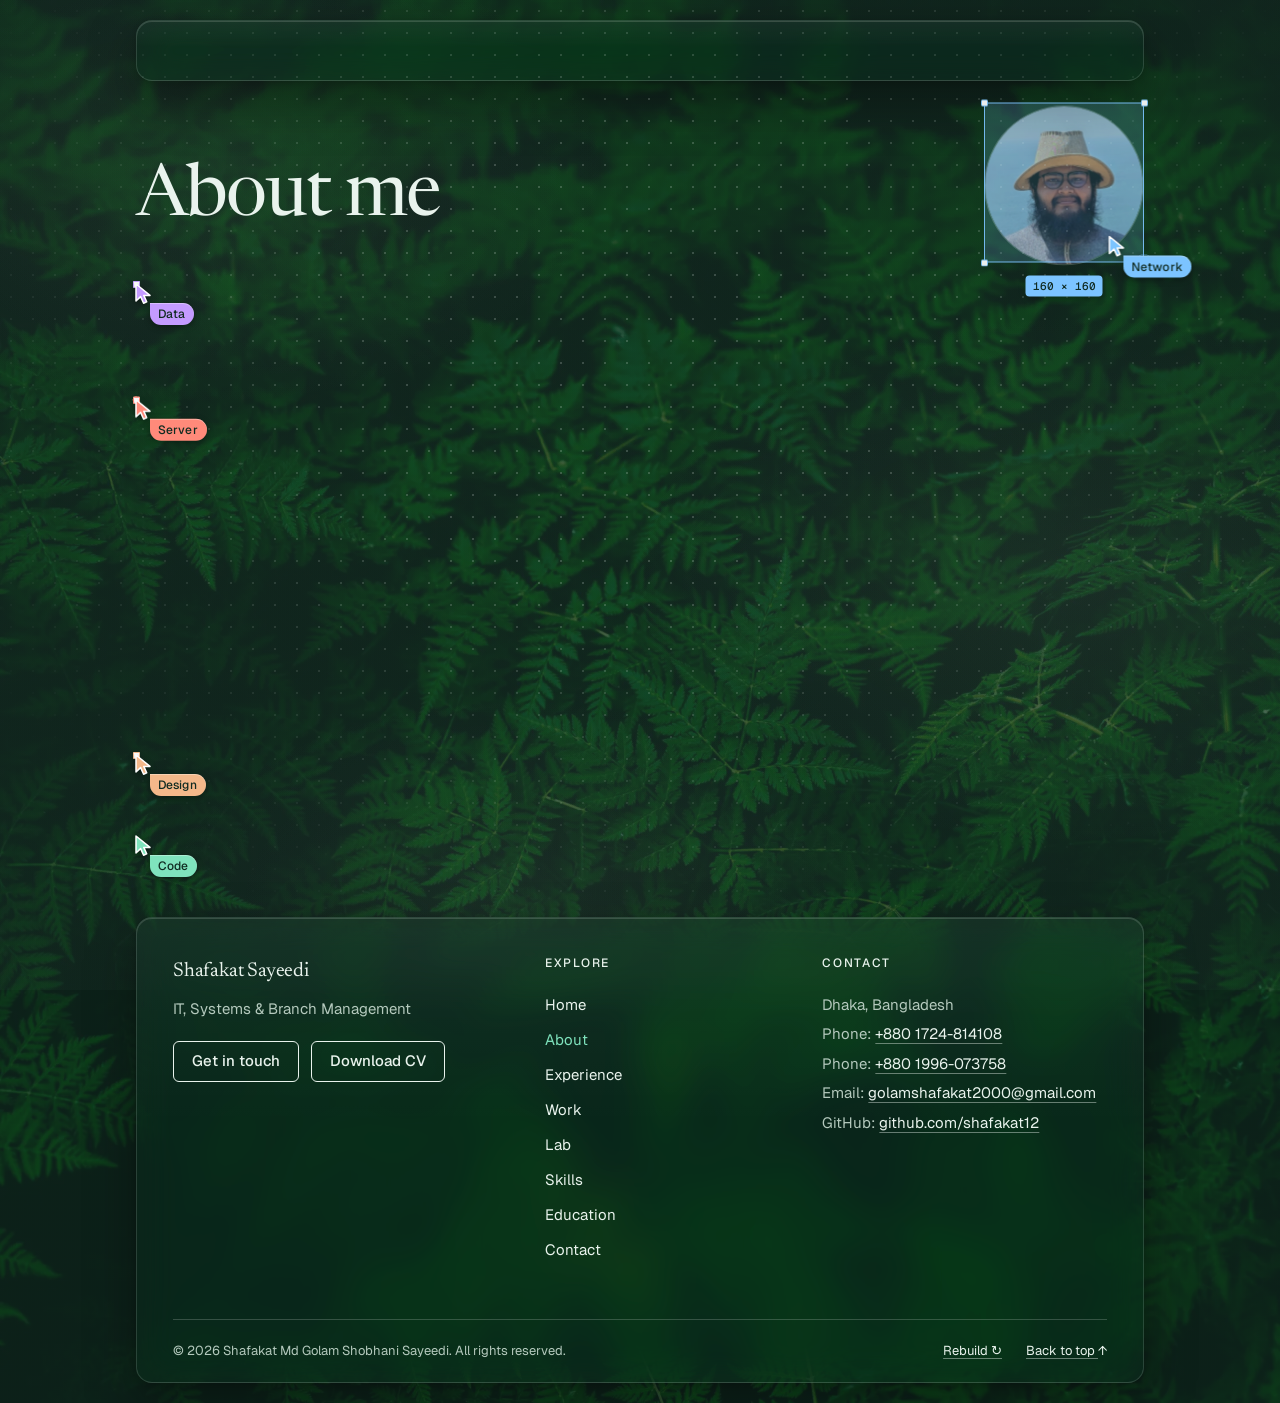
==== commit a2a4a786: "Rewrite site copy in a more natural, personal voice Turn clipped CV-style fragments into first-perso" ====
--- a/about.html
+++ b/about.html
@@ -60,10 +60,10 @@
       <div data-swarm class="portrait" role="img" aria-label="Photo of Shafakat Sayeedi"><span aria-hidden="true">SS</span></div>
     </div>
 
-    <p data-swarm class="lead">Self-taught IT practitioner and former branch manager with three years running a travel agency branch and its technology.</p>
+    <p data-swarm class="lead">I'm a self-taught IT person who spent three years running a travel agency branch and looking after all of its tech.</p>
 
     <div class="about-row" data-swarm>
-      <p data-swarm class="prose">I combine client service, ticketing, sales and marketing experience with hands-on server, networking and Linux skills. I'm currently studying Honours in Islamic Studies at BIU and a Kamil (Master's) in Hadith.</p>
+      <p data-swarm class="prose">That job taught me how a business really runs: looking after clients, selling tickets and running marketing. Outside work I build servers and networks and spend a lot of time in Linux, so I'm usually the person who connects the two sides. Right now I'm studying Honours in Islamic Studies at BIU and a Kamil (Master's) in Hadith.</p>
       <dl data-swarm class="facts">
         <div><dt class="label">Full name</dt><dd>Shafakat Md Golam Shobhani Sayeedi</dd></div>
         <div><dt class="label">Previously</dt><dd>Branch Manager, Global Trade Link</dd></div>
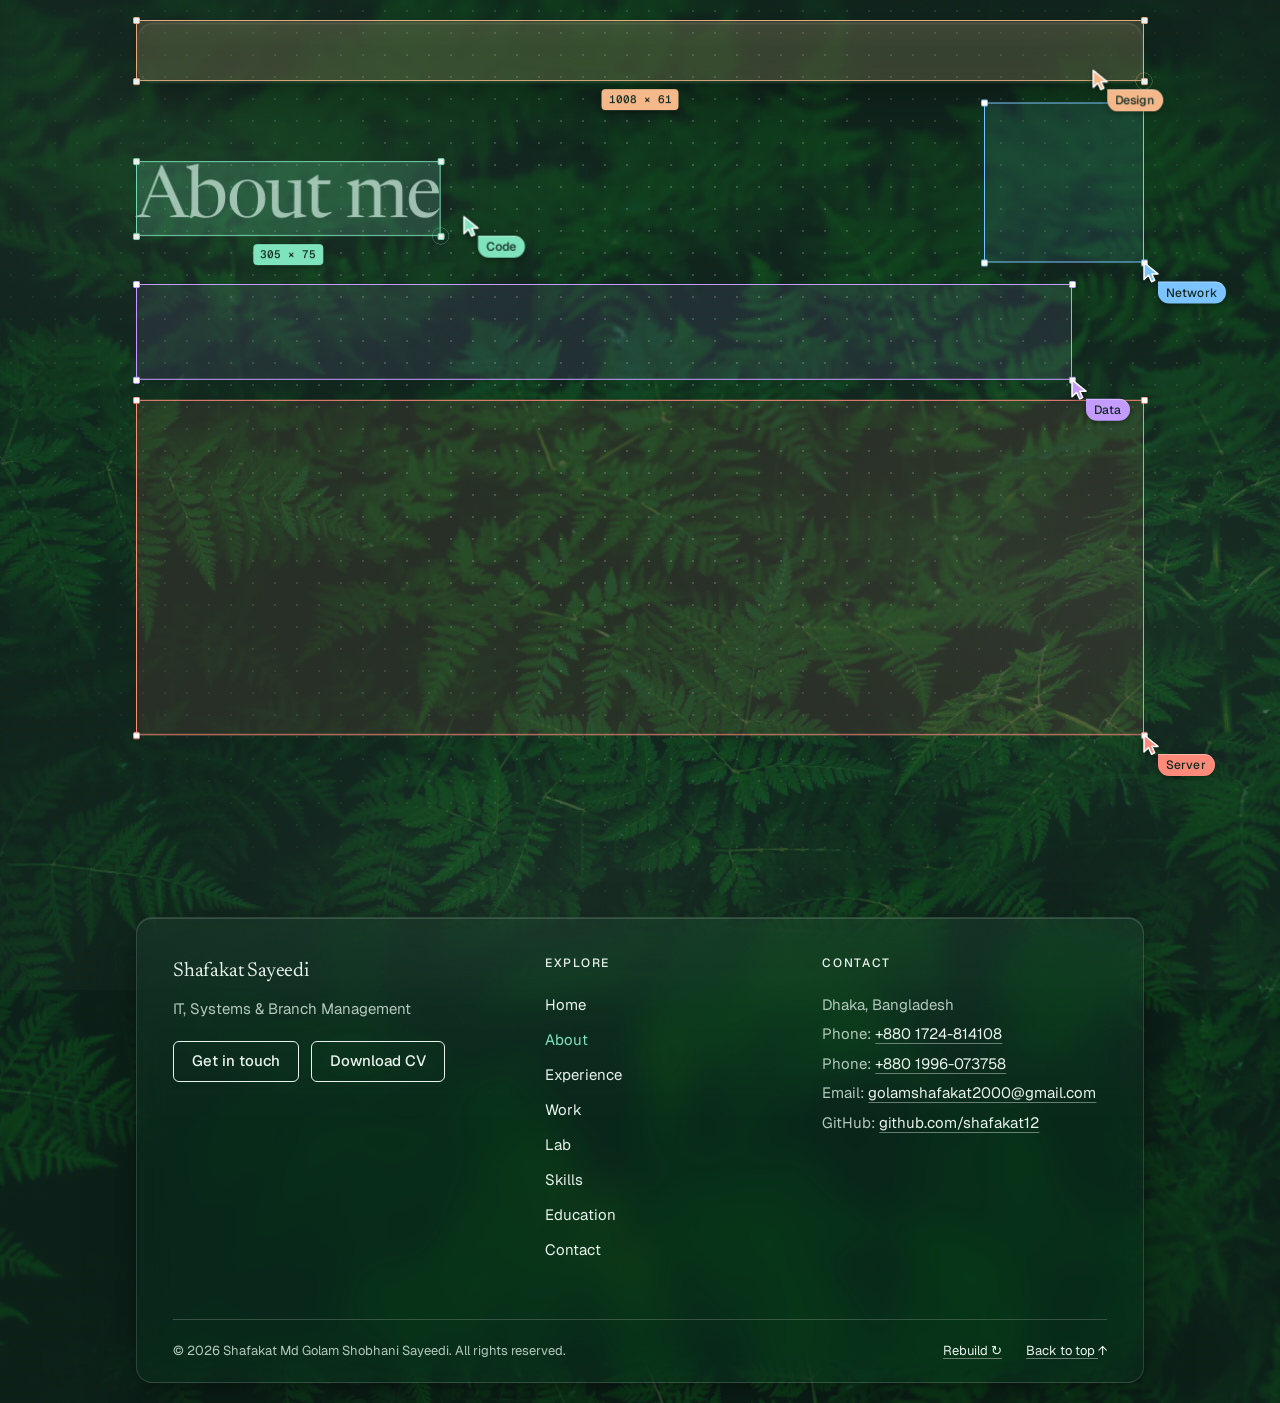
==== commit 532f768a: "Restore the earlier site copy, keeping the "catch" paragraph Undo the natural-voice rewrite everywhe" ====
--- a/about.html
+++ b/about.html
@@ -60,10 +60,10 @@
       <div data-swarm class="portrait" role="img" aria-label="Photo of Shafakat Sayeedi"><span aria-hidden="true">SS</span></div>
     </div>
 
-    <p data-swarm class="lead">I'm a self-taught IT person who spent three years running a travel agency branch and looking after all of its tech.</p>
+    <p data-swarm class="lead">Self-taught IT practitioner and former branch manager with three years running a travel agency branch and its technology.</p>
 
     <div class="about-row" data-swarm>
-      <p data-swarm class="prose">That job taught me how a business really runs: looking after clients, selling tickets and running marketing. Outside work I build servers and networks and spend a lot of time in Linux, so I'm usually the person who connects the two sides. Right now I'm studying Honours in Islamic Studies at BIU and a Kamil (Master's) in Hadith.</p>
+      <p data-swarm class="prose">I combine client service, ticketing, sales and marketing experience with hands-on server, networking and Linux skills. I'm currently studying Honours in Islamic Studies at BIU and a Kamil (Master's) in Hadith.</p>
       <dl data-swarm class="facts">
         <div><dt class="label">Full name</dt><dd>Shafakat Md Golam Shobhani Sayeedi</dd></div>
         <div><dt class="label">Previously</dt><dd>Branch Manager, Global Trade Link</dd></div>
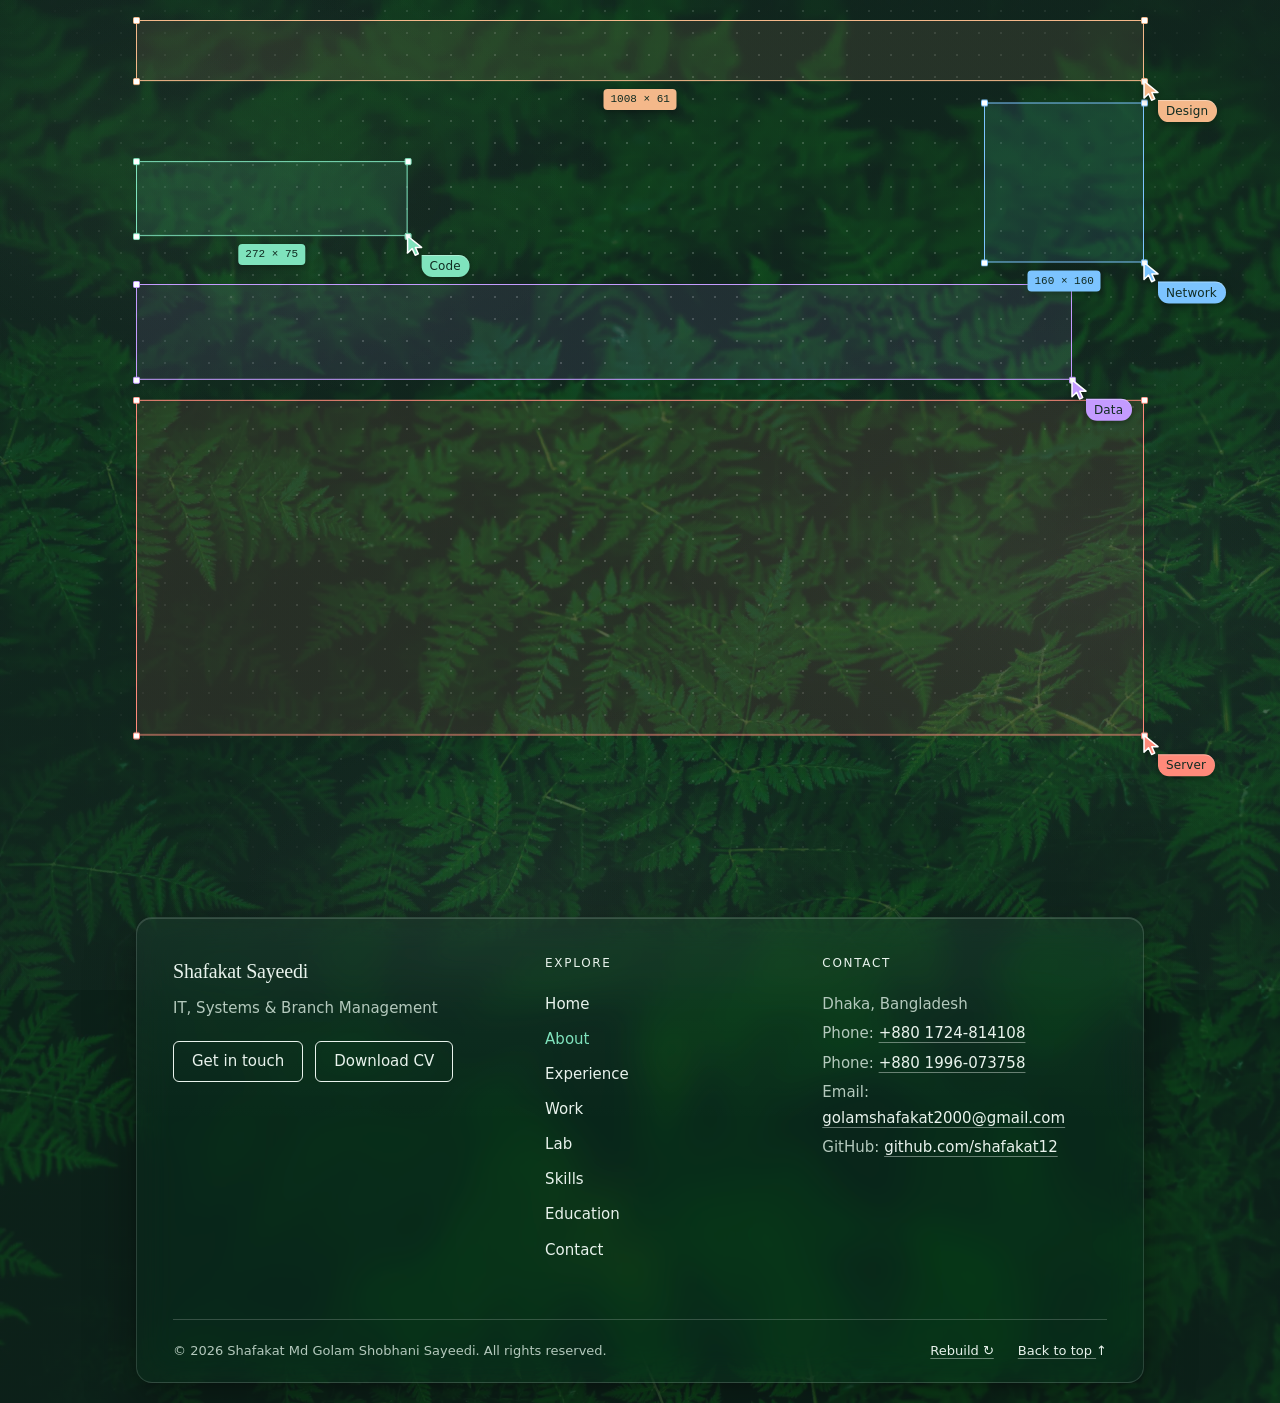
==== commit e89d01b4: "Add Content-Security-Policy to all pages GitHub Pages can't set response headers, so the policy is a" ====
--- a/about.html
+++ b/about.html
@@ -2,6 +2,7 @@
 <html lang="en">
 <head>
   <meta charset="utf-8">
+  <meta http-equiv="Content-Security-Policy" content="default-src 'self'; script-src 'self' 'unsafe-inline'; style-src 'self' 'unsafe-inline' https://fonts.googleapis.com; font-src https://fonts.gstatic.com; img-src 'self' data:; form-action 'self' https://api.web3forms.com; base-uri 'none'; object-src 'none'">
   <meta name="viewport" content="width=device-width, initial-scale=1">
   <title>About | Shafakat Md Golam Shobhani Sayeedi</title>
   <meta name="description" content="About Shafakat Md Golam Shobhani Sayeedi: a self-taught IT practitioner and former branch manager with three years running a travel agency branch and its technology.">
